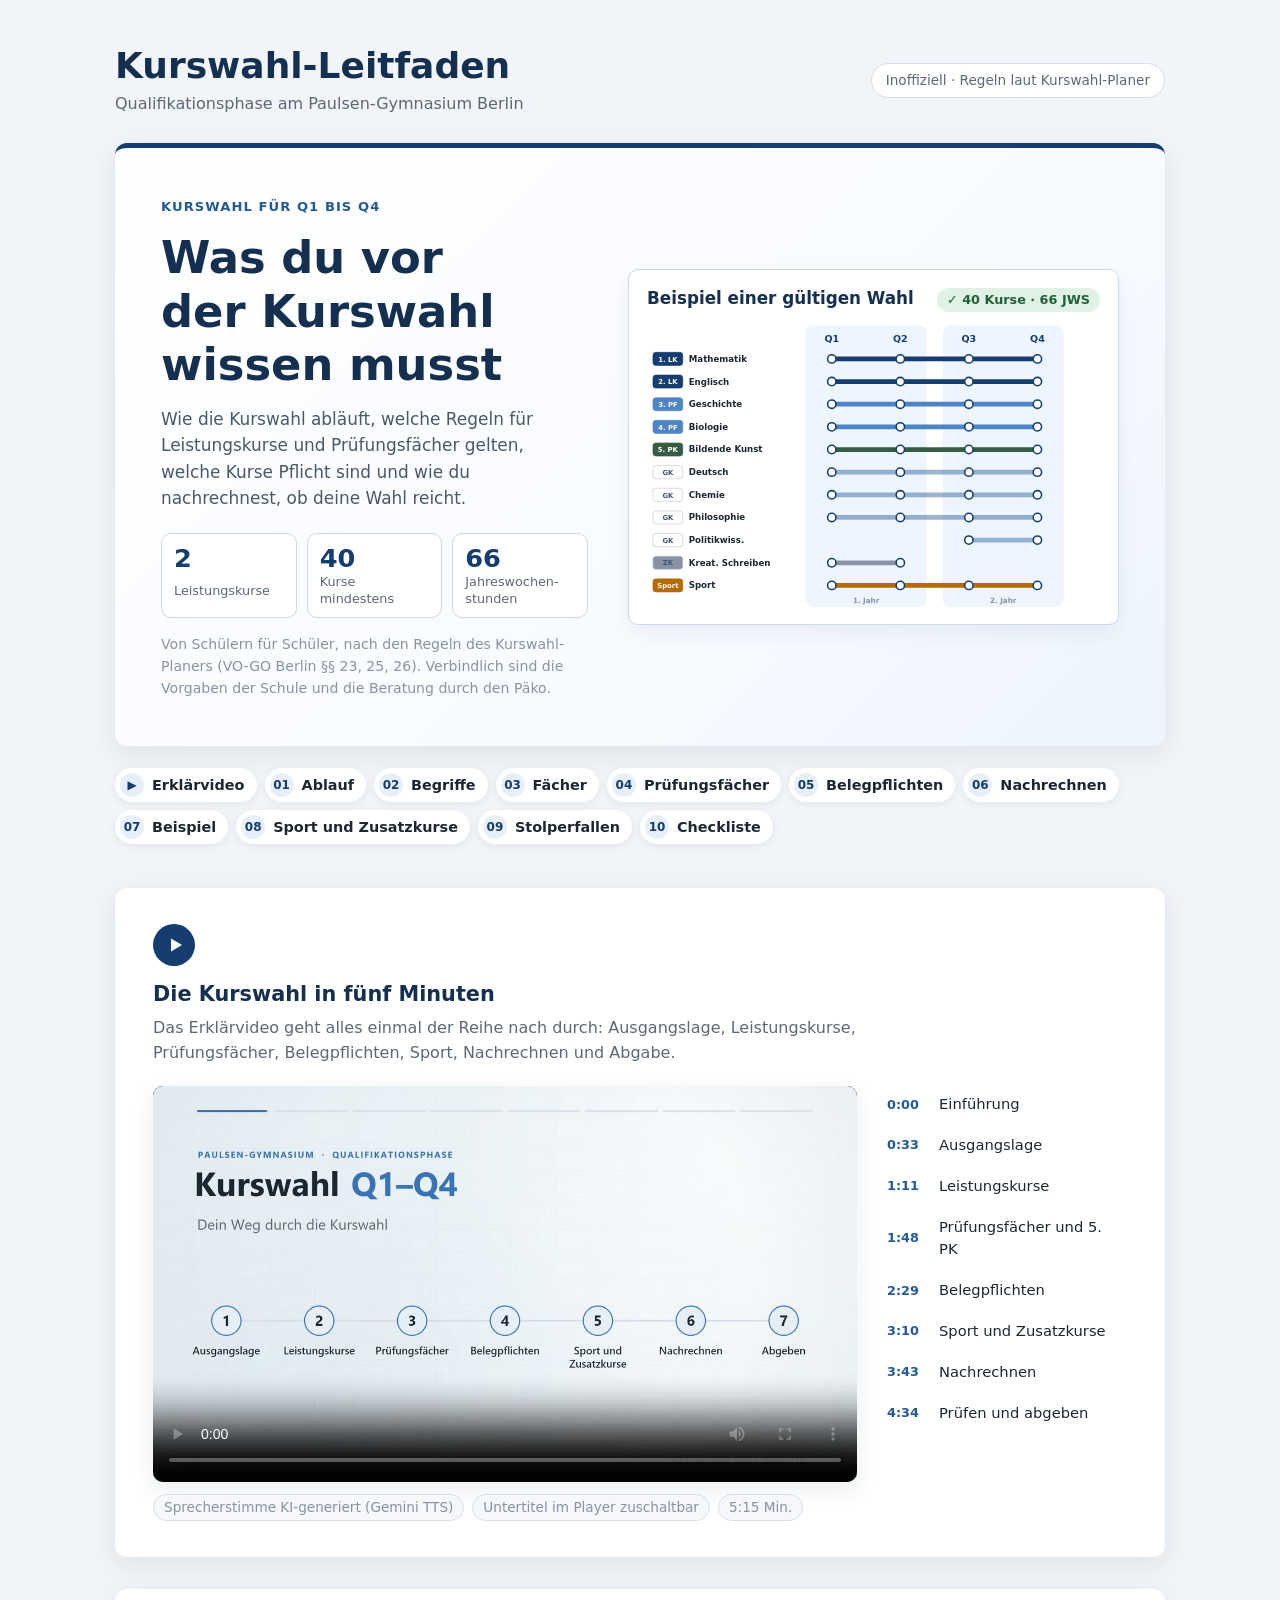
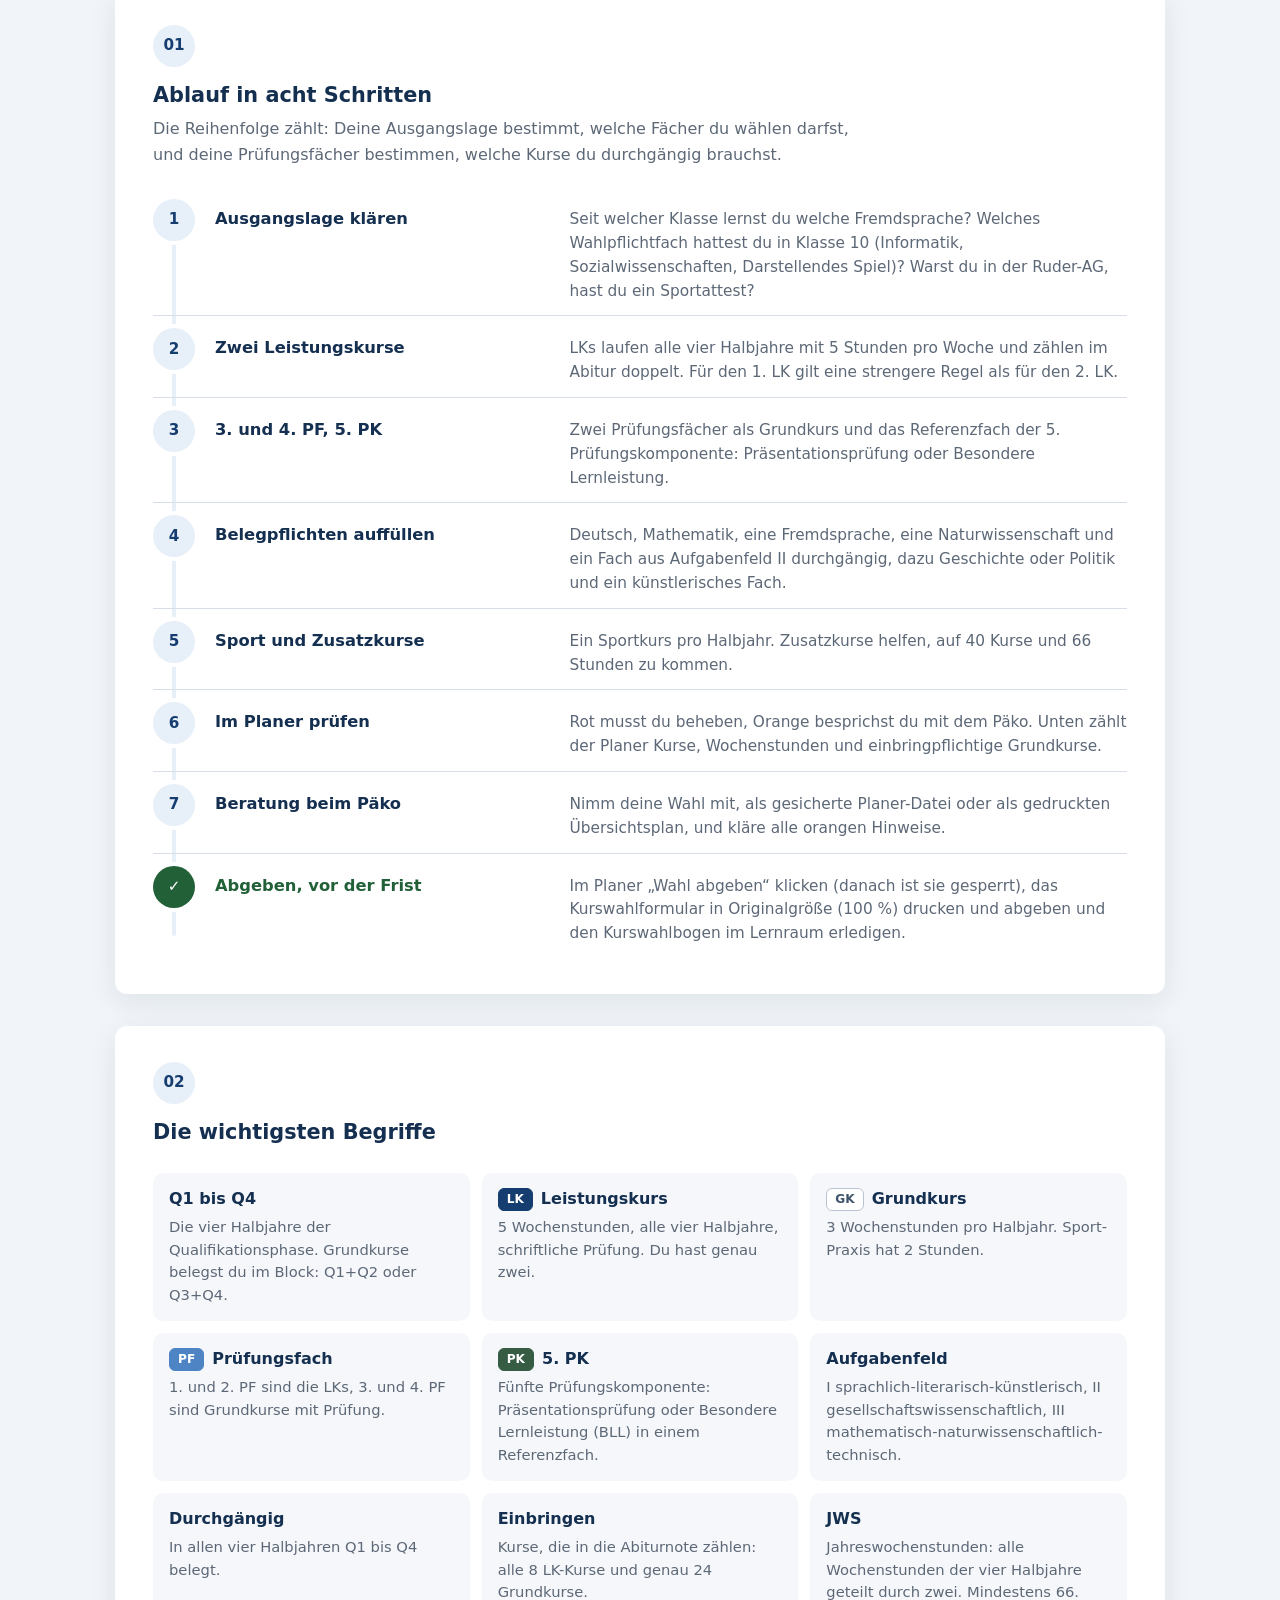
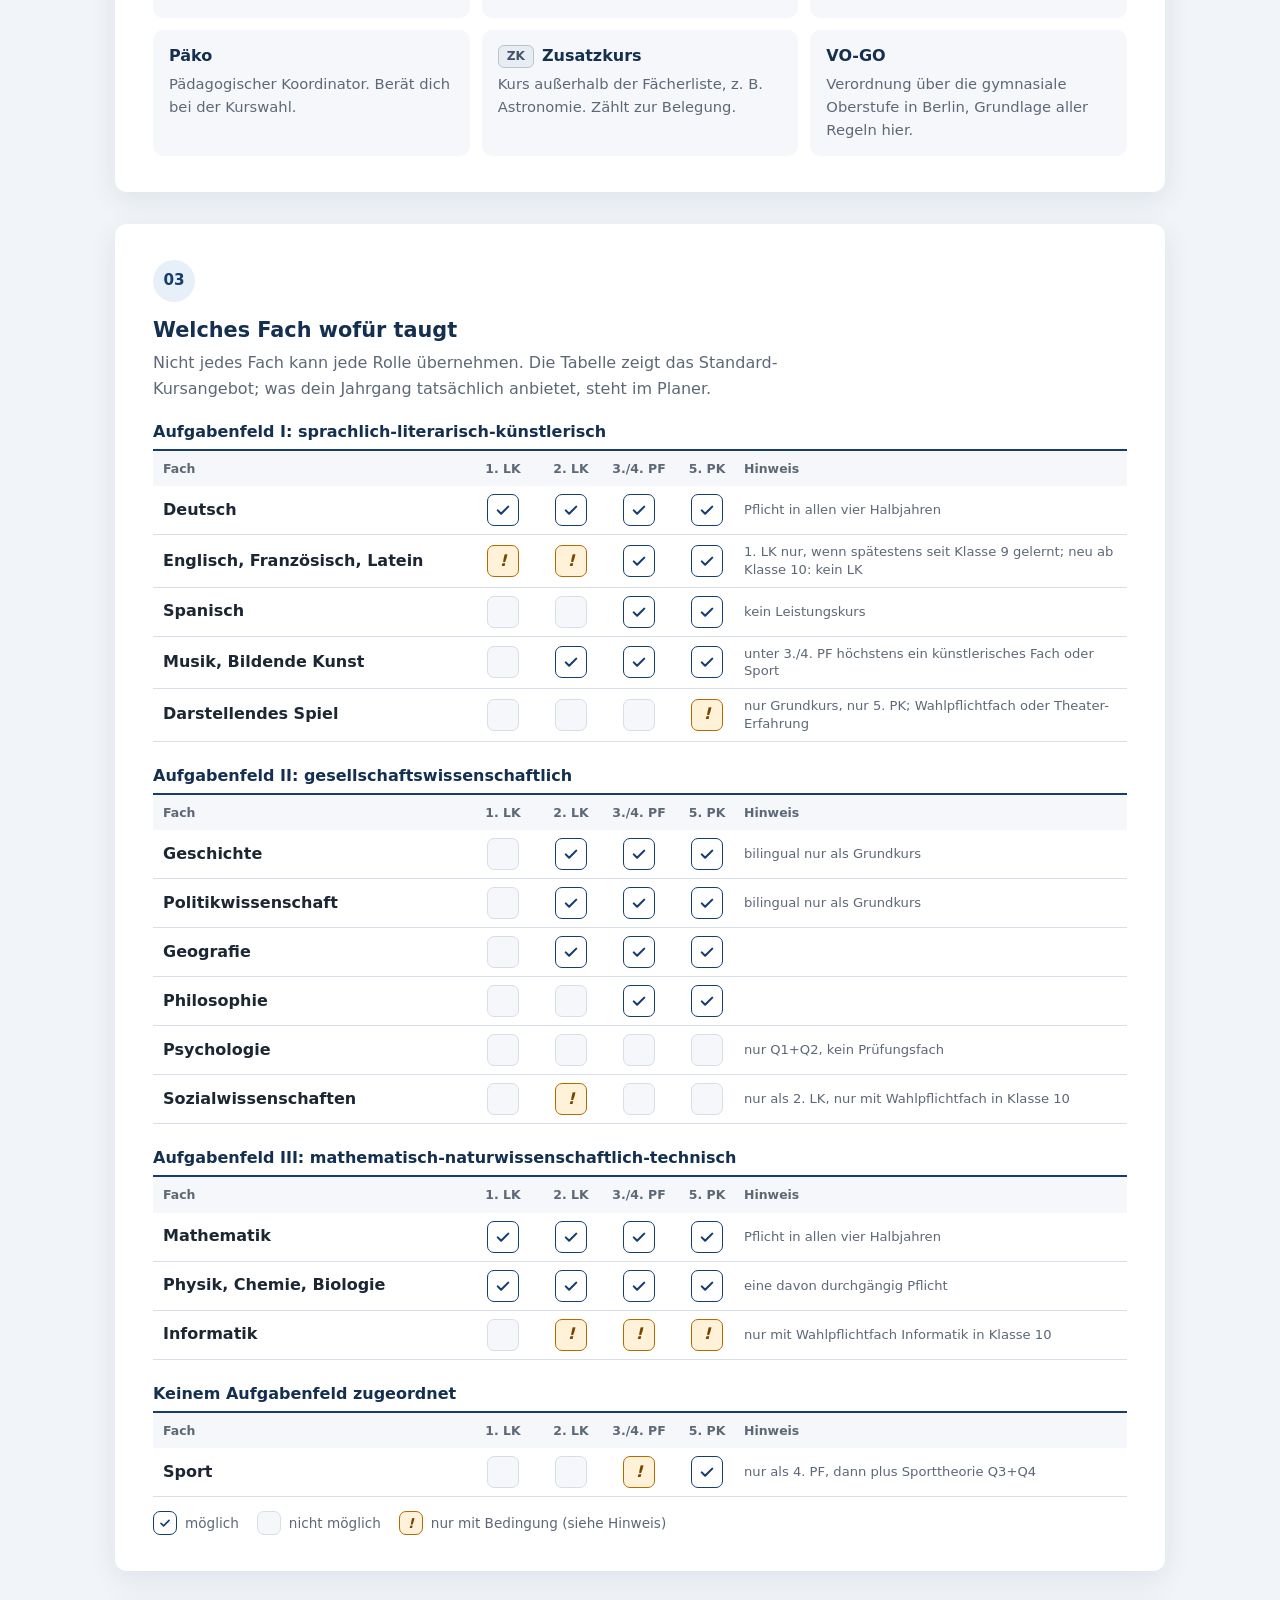
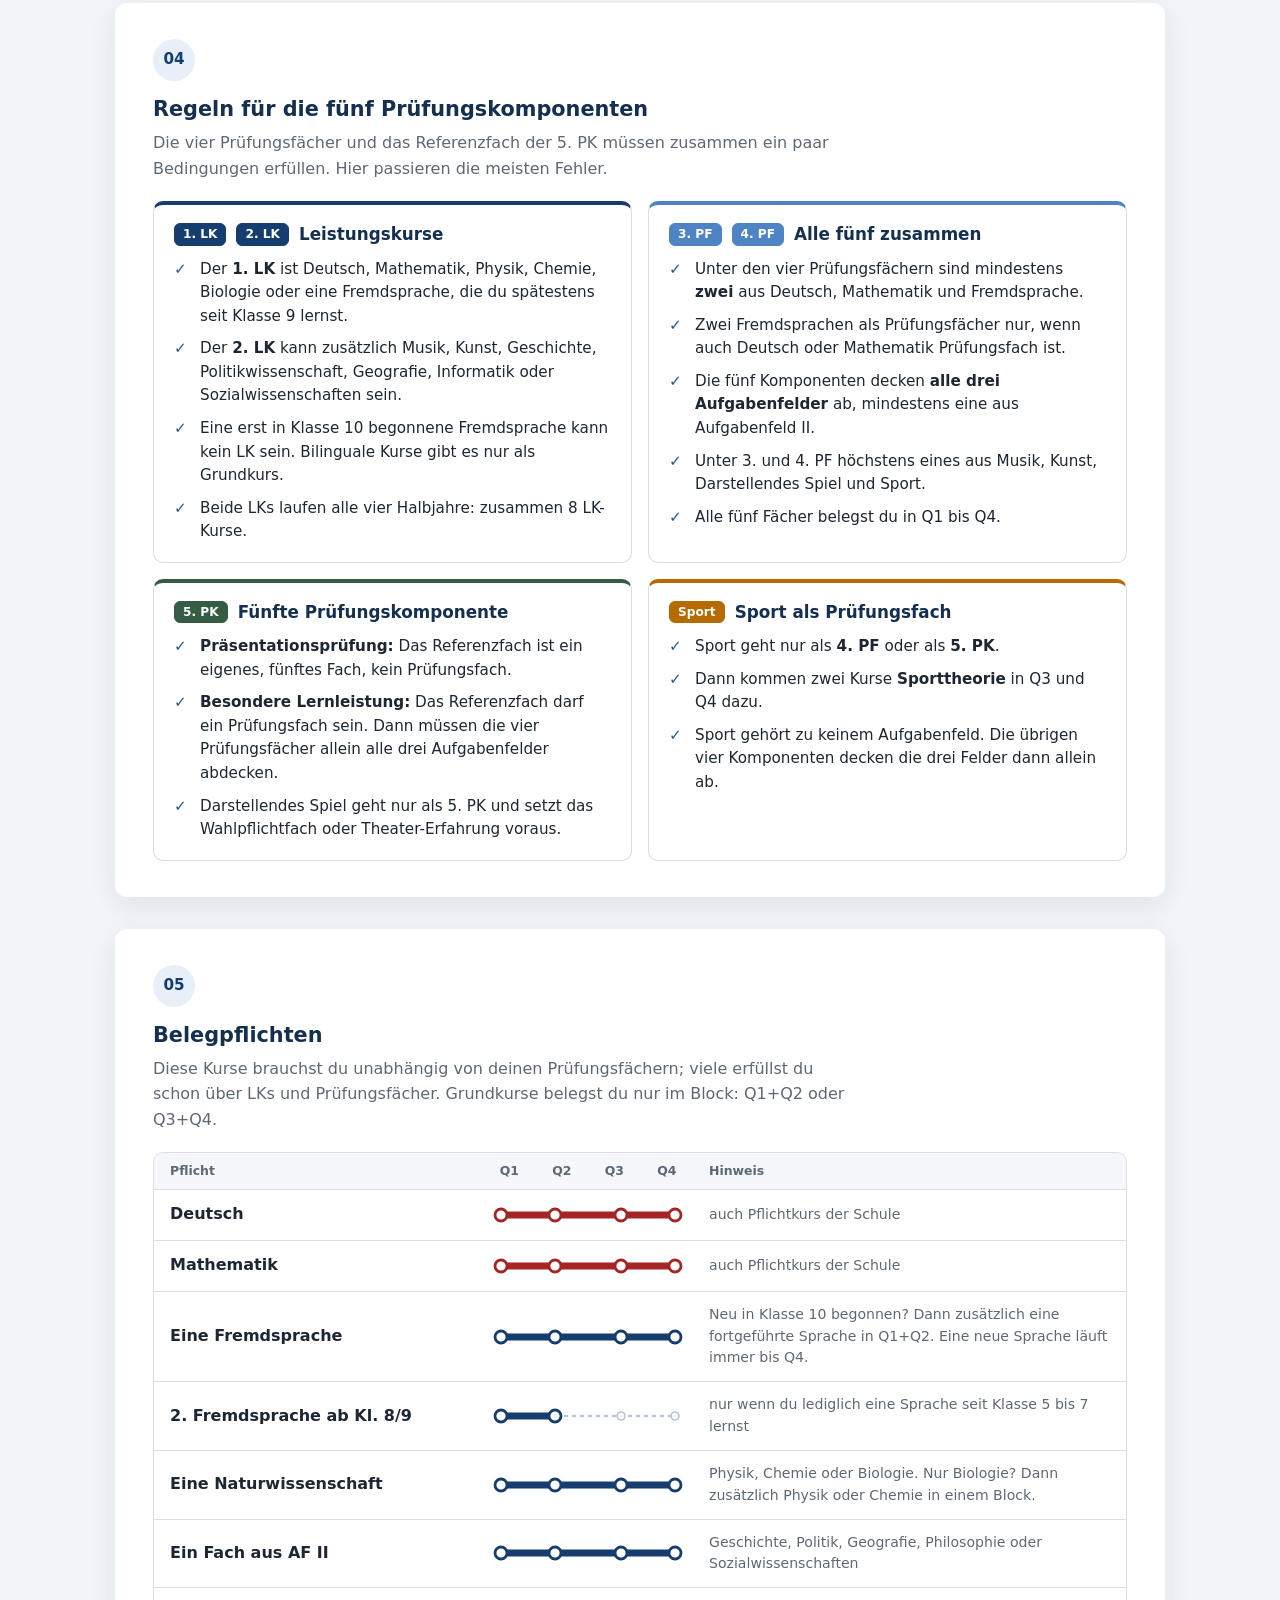
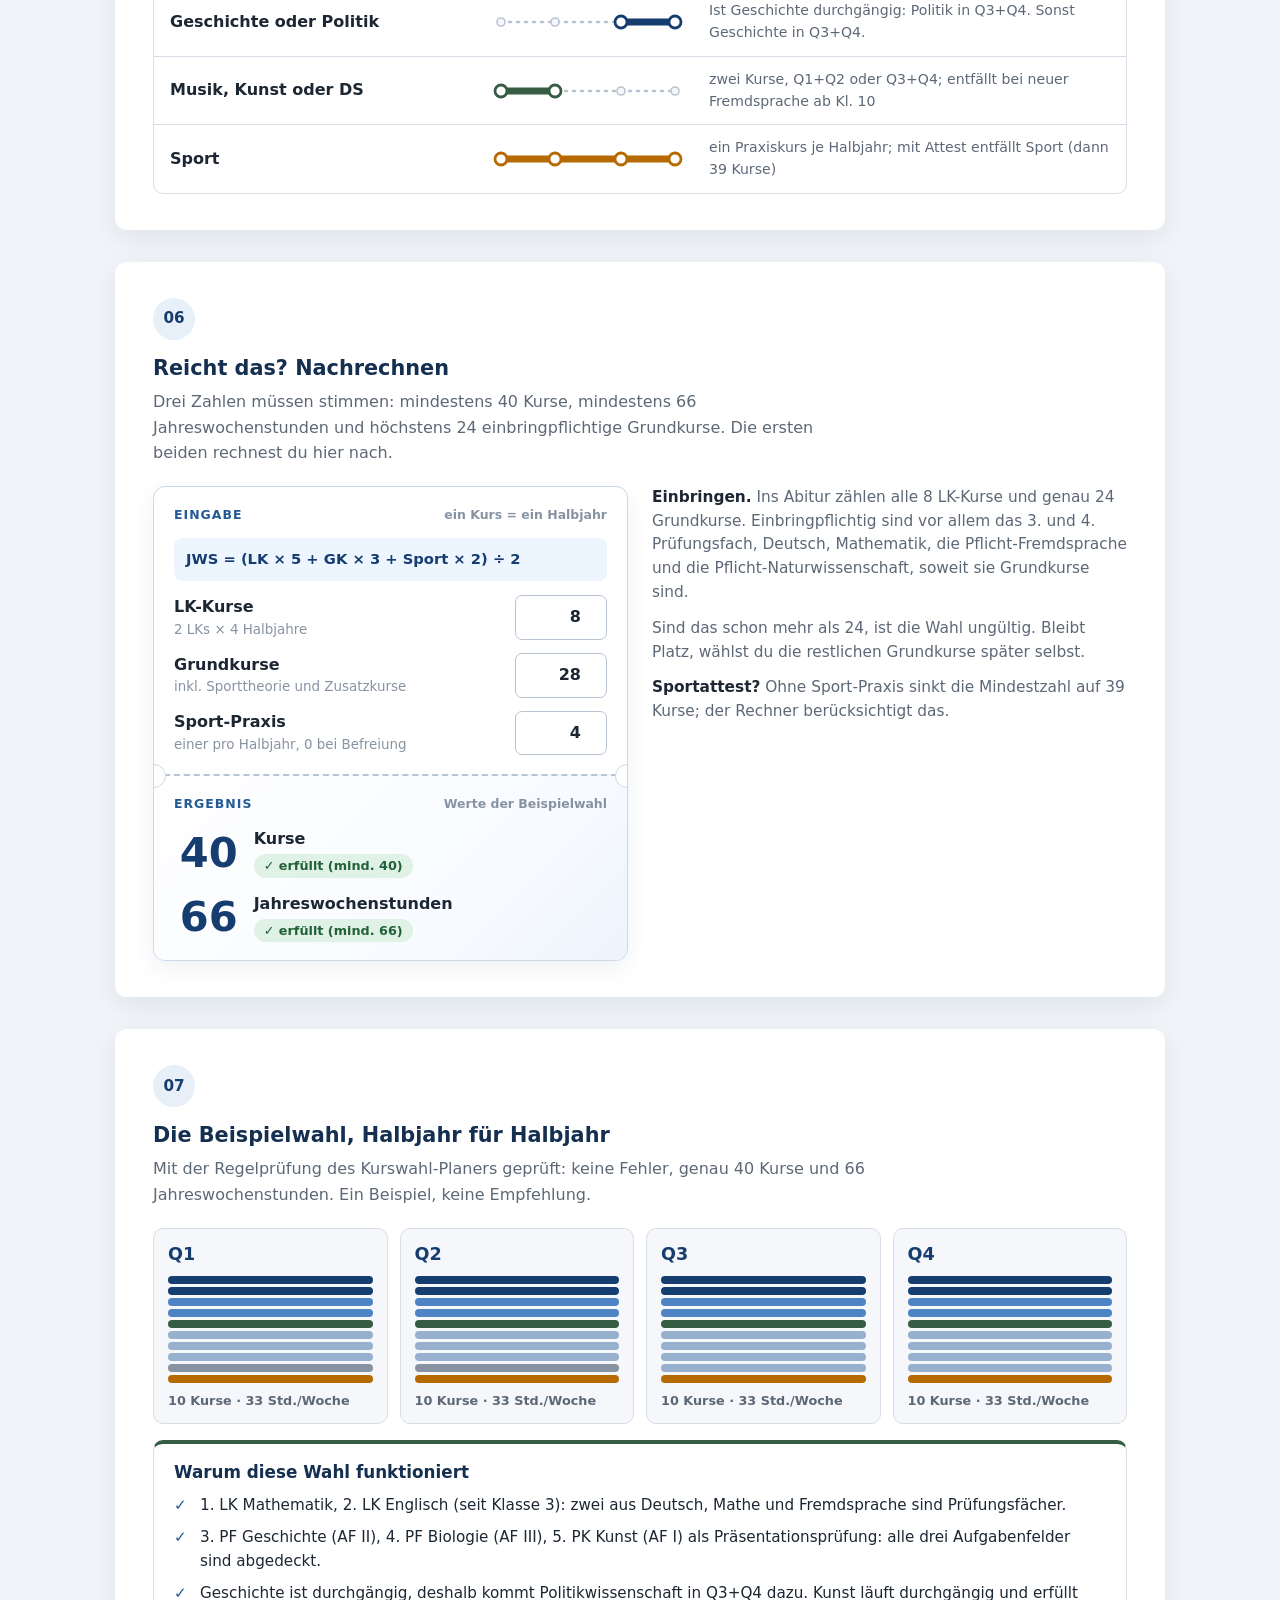
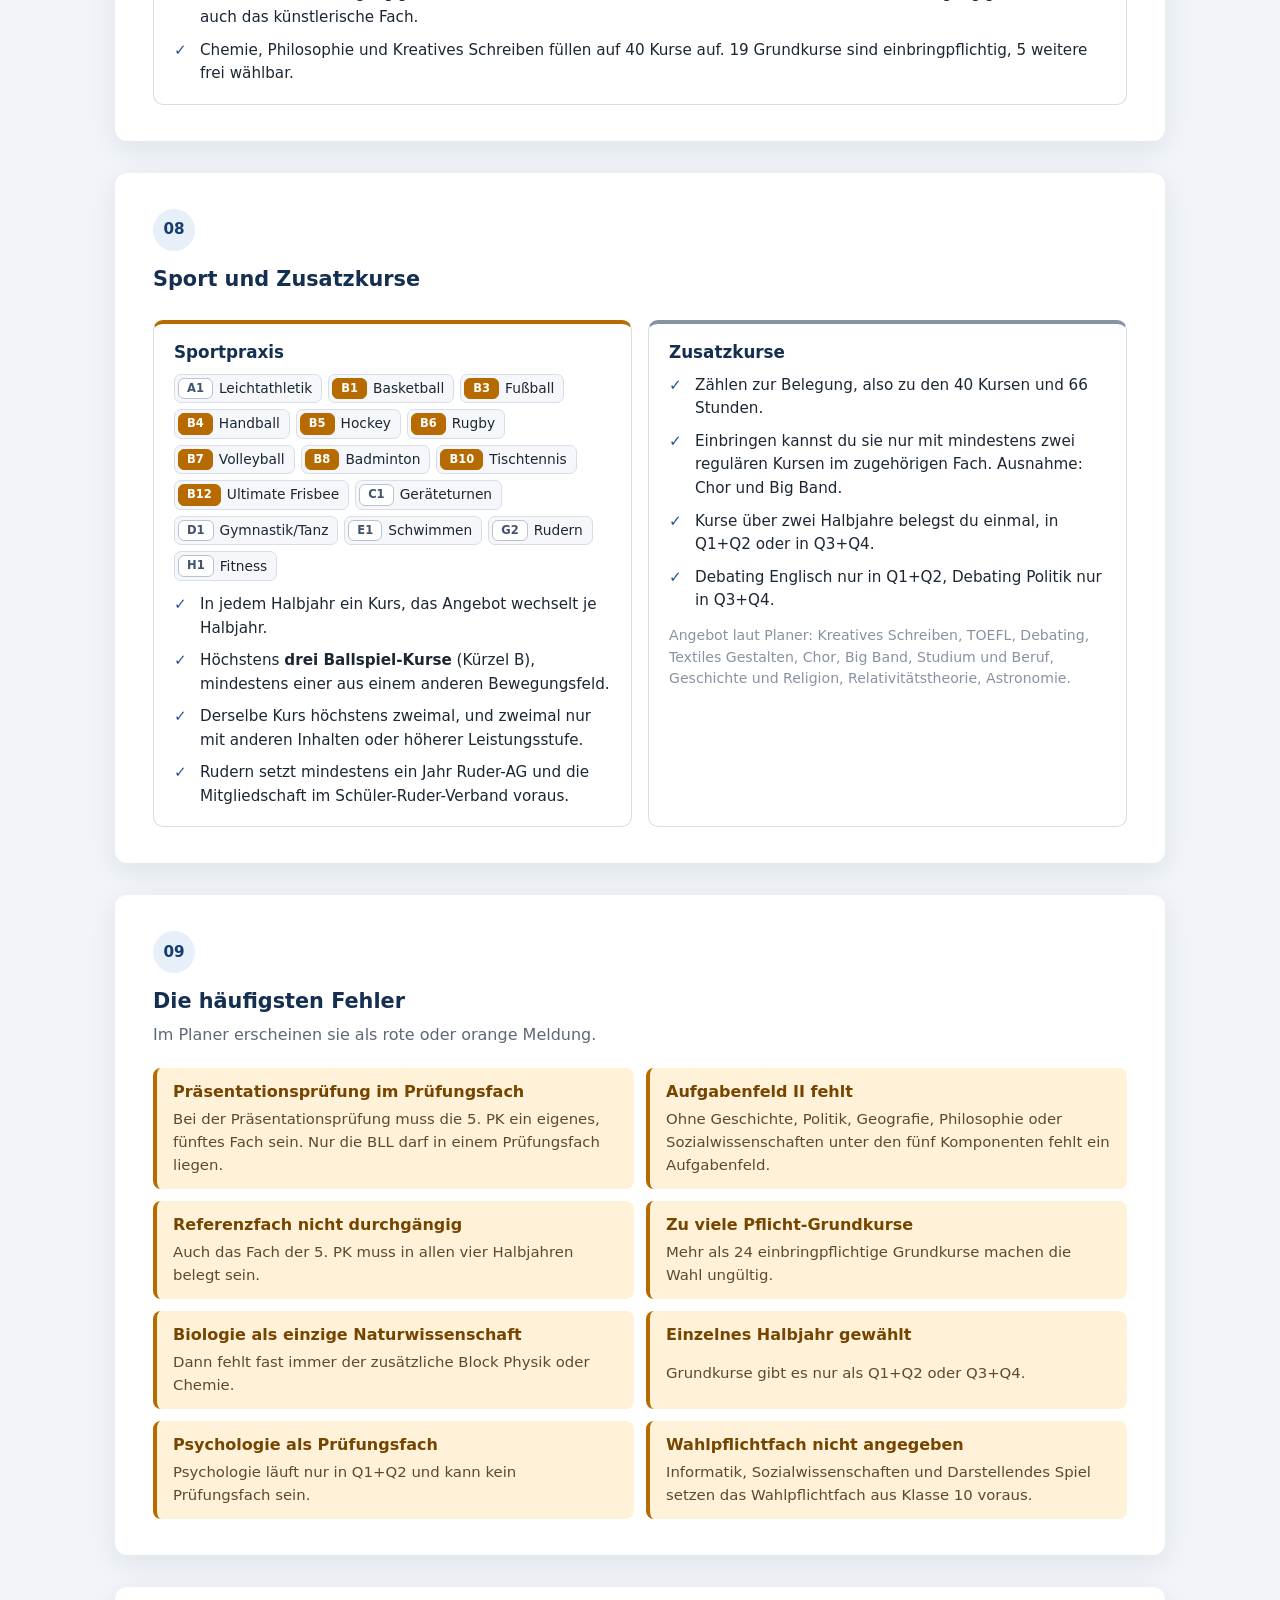
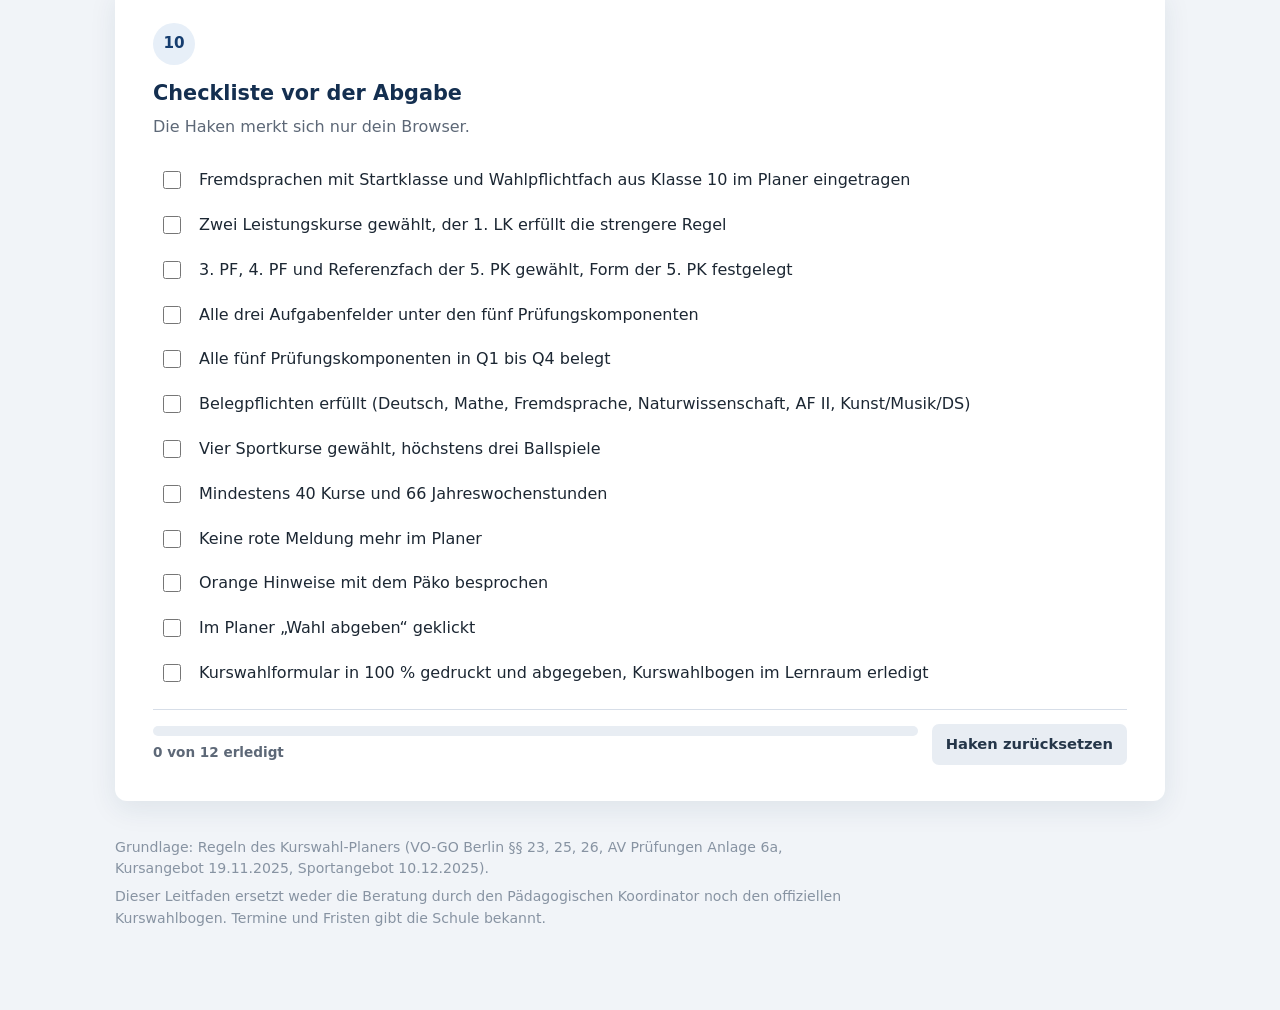
==== hilfe/index.html @ 8a908cac "Hilfeseite und Erklärvideo zur Kurswahl (vorerst separat) Neuer Ordner hilfe/, nicht im Planer verli" ====
<!doctype html>
<html lang="de">
<head>
<meta charset="utf-8">
<meta name="viewport" content="width=device-width, initial-scale=1, viewport-fit=cover">
<title>Kurswahl Q1–Q4</title>
<meta name="claude:viewport-fit-sides" content="cover">
<style>
/* Layout: im Design des Kurswahl-Planers (helle Fläche, weiße Karten mit weichem Schatten, Navy als Leitfarbe).
   Bewusst nur hell wie das Tool selbst. Leitmotiv: Fächer als Linien über die Halbjahre Q1 bis Q4. */
:root{
  color-scheme:light;
  --blue:#153d6f; --blue2:#235a96; --blue3:#4f84c4; --head:#142f50;
  --bg:#f1f4f8; --paper:#ffffff; --paper-2:#f5f7fa; --paper-3:#e8edf3;
  --ink:#1c2733; --ink-2:#5d6877; --ink-3:#8793a2;
  --line:#d7dee8; --line-strong:#b9c4d2;
  --blue-soft:#edf5ff; --blue-tint:#e7eff8;
  --bll:#365d44; --bll-soft:#edf6f0; --bll-line:#c8d9cd;
  --orange:#764500; --orange-soft:#fff2d9; --orange-line:#b66a00;
  --red:#a52424; --red-soft:#fae7e7;
  --green:#226038; --green-soft:#dff2e5;
  --grey:#8793a2;
  --shadow:0 8px 28px #19365316;
  --font:system-ui,-apple-system,"Segoe UI",Roboto,sans-serif;
}
*{box-sizing:border-box}
html{scroll-behavior:smooth}
body{background:var(--bg);color:var(--ink);font-family:var(--font);font-size:16px;line-height:1.55;
  padding-left:max(16px, env(safe-area-inset-left, 0px));padding-right:max(16px, env(safe-area-inset-right, 0px));padding-block:0 72px}
h1,h2,h3{color:var(--head);line-height:1.2;margin:0;text-wrap:balance}
p{margin:0}
a{color:var(--blue)}
:focus-visible{outline:3px solid #2b70b96b;outline-offset:2px;border-radius:4px}
.wrap{max-width:1050px;margin:0 auto}
.eyebrow{display:inline-block;color:var(--blue2);font-size:.82rem;font-weight:800;letter-spacing:.08em;text-transform:uppercase}

/* Rollen-Chip wie im Planer */
.rchip{display:inline-block;border:1px solid var(--blue);background:var(--blue);color:#fff;border-radius:6px;padding:2px 8px;font-size:.76rem;font-weight:650;line-height:1.35;white-space:nowrap}
.rchip.pf{background:var(--blue3);border-color:var(--blue3)}
.rchip.pk{background:var(--bll);border-color:var(--bll)}
.rchip.sp{background:var(--orange-line);border-color:var(--orange-line)}
.rchip.gk{background:#fff;border-color:var(--line-strong);color:#40546b}
.rchip.zk{background:var(--paper-3);border-color:var(--line-strong);color:#40546b}

/* ---------- Kopf ---------- */
.top{display:flex;justify-content:space-between;align-items:center;gap:20px;padding-block:36px 26px;flex-wrap:wrap}
.top h1{font-size:clamp(1.65rem,4vw,2.25rem);margin-bottom:5px}
.subtitle{color:var(--ink-2)}
.top .tag{font-size:.85rem;color:var(--ink-2);background:var(--paper);border:1px solid var(--line);border-radius:999px;padding:6px 14px}

.card{background:var(--paper);border-radius:12px;box-shadow:var(--shadow)}
.hero-card{display:grid;grid-template-columns:minmax(0,1fr) minmax(0,1.15fr);gap:clamp(24px,4vw,40px);align-items:center;padding:clamp(24px,5vw,46px);border-top:5px solid var(--blue);background:linear-gradient(135deg,#fff 0%,#f7faff 68%,#edf4fc 100%)}
.hero-copy h2{margin:12px 0 14px;font-size:clamp(1.9rem,4.4vw,2.8rem)}
.hero-copy>p{color:#49596a;font-size:1.06rem;max-width:56ch}
.hero-copy .disclaimer{margin-top:16px;font-size:.88rem;color:var(--ink-3);max-width:56ch}
.facts{display:grid;grid-template-columns:repeat(3,minmax(0,1fr));gap:10px;margin-top:22px}
.fact{background:var(--paper);border:1px solid #cbd8e7;border-radius:10px;padding:10px 12px;display:grid;gap:2px}
.fact b{font-size:1.6rem;font-weight:850;color:var(--blue);font-variant-numeric:tabular-nums;line-height:1.1}
.fact span{font-size:.8rem;color:var(--ink-2);line-height:1.3}

.map{margin:0;padding:18px 18px 10px;border:1px solid #cbd8e7;border-radius:10px;background:#fff;box-shadow:0 8px 22px #19365310;min-width:0}
.map-head{display:flex;justify-content:space-between;align-items:baseline;gap:10px;flex-wrap:wrap;margin-bottom:4px}
.map-head h3{font-size:1.05rem}
.map-head span{font-size:.8rem;font-weight:650;color:var(--green);background:var(--green-soft);border-radius:999px;padding:2px 10px}
.map-scroll{overflow-x:auto}
.map svg{display:block;width:100%;min-width:440px;height:auto}
.ln{fill:none;stroke-width:8;stroke-linecap:round}
.st{fill:#fff;stroke:var(--blue);stroke-width:2.6;transform-box:fill-box;transform-origin:center}
@media (prefers-reduced-motion: no-preference){
  .ln{stroke-dasharray:1;stroke-dashoffset:1;animation:draw .9s cubic-bezier(.6,.05,.2,1) forwards;animation-delay:calc(var(--i) * 80ms + 200ms)}
  .st{animation:pop .3s ease-out backwards;animation-delay:calc(var(--i) * 80ms + 650ms)}
  @keyframes draw{to{stroke-dashoffset:0}}
  @keyframes pop{from{transform:scale(0)}}
}

.toc{display:flex;flex-wrap:wrap;gap:8px;margin-top:22px}
.toc a{display:inline-flex;align-items:center;gap:8px;padding:5px 12px 5px 5px;border-radius:999px;background:var(--paper);box-shadow:0 2px 8px #19365312;color:var(--ink);text-decoration:none;font-size:.9rem;font-weight:600}
.toc a:hover{color:var(--blue)}
.toc a i{width:24px;height:24px;border-radius:50%;display:grid;place-items:center;font-style:normal;font-size:.75rem;font-weight:850;background:var(--blue-tint);color:var(--blue)}

/* ---------- Blöcke wie im Planer ---------- */
main{margin-top:clamp(28px,5vw,44px);display:grid;gap:clamp(22px,3vw,32px)}
section.block{background:var(--paper);border-radius:12px;box-shadow:var(--shadow);scroll-margin-top:16px}
.block-head{padding:clamp(24px,4vw,36px) clamp(20px,4vw,38px) 8px}
.num{display:grid;place-items:center;width:42px;height:42px;margin-bottom:16px;border-radius:50%;background:var(--blue-tint);color:var(--blue);font-weight:850;font-size:.95rem}
.block-head h2{font-size:1.3rem;margin-bottom:8px}
.block-head .hint{color:var(--ink-2);max-width:70ch;line-height:1.6}
.block-body{padding:12px clamp(20px,4vw,38px) clamp(24px,4vw,36px)}
@media (max-width:560px){.block-body{padding-left:14px;padding-right:14px}}

/* Route */
.route{list-style:none;margin:0;padding:0;position:relative;counter-reset:s}
.route::before{content:"";position:absolute;left:19px;top:22px;bottom:22px;width:4px;border-radius:2px;background:var(--blue-tint)}
.route li{counter-increment:s;position:relative;display:grid;grid-template-columns:42px minmax(0,.9fr) minmax(0,1.5fr);gap:4px 20px;padding-block:12px;align-items:start}
.route li::before{content:counter(s);width:42px;height:42px;border-radius:50%;background:var(--blue-tint);color:var(--blue);display:grid;place-items:center;font-weight:850;font-size:.95rem;position:relative;z-index:1;box-shadow:0 0 0 4px var(--paper)}
.route li h3{font-size:1.02rem;font-weight:750;padding-top:10px}
.route li p{color:var(--ink-2);padding-top:9px;font-size:.96rem}
.route li.goal::before{content:"✓";background:var(--green);color:#fff}
.route li.goal h3{color:var(--green)}
.route li + li{border-top:1px solid var(--line)}

/* Begriffe */
.terms{display:grid;grid-template-columns:repeat(3,minmax(0,1fr));gap:12px;margin:0}
.terms div{background:var(--paper-2);border-radius:10px;padding:14px 16px;display:grid;gap:4px;align-content:start}
.terms dt{font-weight:750;color:var(--head);display:flex;align-items:center;gap:8px}
.terms dd{margin:0;color:var(--ink-2);font-size:.92rem}

/* Fächertabelle wie im Planer */
.af+.af{margin-top:24px}
.af-title{padding:0 0 8px;border-bottom:2px solid var(--blue)}
.af-title h3{font-size:1rem;font-weight:750}
.colhead,.frow{display:grid;grid-template-columns:minmax(150px,1.3fr) repeat(4,62px) minmax(0,1.6fr);gap:6px;align-items:center;padding:8px 10px}
.colhead{color:var(--ink-2);font-size:.78rem;font-weight:700;background:var(--paper-2)}
.colhead>span:nth-child(n+2):nth-child(-n+5){text-align:center}
.frow{border-bottom:1px solid var(--line)}
.frow b{font-weight:650}
.frow small{color:var(--ink-2);font-size:.82rem;line-height:1.35}
.qbox{width:32px;height:32px;margin:0 auto;border:1.5px solid var(--line-strong);border-radius:7px;background:#fff;display:grid;place-items:center}
.qbox svg{width:18px;height:18px;fill:none;stroke-width:2.8;stroke-linecap:round;stroke-linejoin:round}
.qbox.y{border-color:var(--blue)}
.qbox.y svg{stroke:var(--blue)}
.qbox.n{background:var(--paper-2);border-color:var(--line)}
.qbox.p{border-color:var(--orange-line);background:var(--orange-soft);color:var(--orange);font-weight:900}
.key{display:flex;gap:18px;flex-wrap:wrap;margin-top:14px;font-size:.85rem;color:var(--ink-2)}
.key span{display:inline-flex;align-items:center;gap:8px}
.key .qbox{width:24px;height:24px;margin:0}
.key .qbox svg{width:14px;height:14px}
@media (max-width:720px){
  .colhead{display:none}
  .frow{grid-template-columns:repeat(4,1fr);grid-template-areas:"s s s s" ". . . ." "n n n n"}
  .frow b{grid-area:s}.frow small{grid-area:n}
  .frow .qbox::after{content:attr(data-l);position:absolute;transform:translateY(26px);font-size:10px;color:var(--ink-3);white-space:nowrap}
  .frow .qbox{position:relative;margin-bottom:12px}
}

/* Regel-Kästen */
.panels{display:grid;grid-template-columns:repeat(2,minmax(0,1fr));gap:16px}
.panel{border:1px solid var(--line);border-radius:10px;padding:18px 20px;display:grid;gap:12px;align-content:start;min-width:0}
.panel.lk{border-top:4px solid var(--blue)}
.panel.pf{border-top:4px solid var(--blue3)}
.panel.pk{border-top:4px solid var(--bll)}
.panel.sp{border-top:4px solid var(--orange-line)}
.panel.zk{border-top:4px solid var(--grey)}
.panel h3{font-size:1.05rem;display:flex;align-items:center;gap:10px}
.check-list{margin:0;padding:0;list-style:none;display:grid;gap:9px}
.check-list li{position:relative;padding-left:26px;font-size:.95rem}
.check-list li::before{content:'✓';position:absolute;left:0;color:var(--blue2);font-weight:900}
.check-list small{display:block;color:var(--ink-3);font-size:.86rem}

/* Belegpflichten */
.duty{border:1px solid var(--line);border-radius:10px;overflow:hidden}
.duty-row{display:grid;grid-template-columns:minmax(0,1fr) 210px minmax(0,1.35fr);gap:16px;align-items:center;padding:12px 16px;border-top:1px solid var(--line)}
.duty-row:first-child{border-top:0}
.duty-row.head{background:var(--paper-2);color:var(--ink-2);font-size:.78rem;font-weight:700;padding-block:8px}
.duty-row.head .qs{display:grid;grid-template-columns:repeat(4,1fr);text-align:center}
.duty-row b{font-weight:650}
.duty-row small{color:var(--ink-2);font-size:.88rem}
.duty svg{width:210px;height:26px;display:block}

/* Rechner */
.calc{display:grid;grid-template-columns:minmax(0,1fr) minmax(0,1fr);gap:24px;align-items:start}
.ticket{border:1px solid #cbd8e7;border-radius:12px;background:#fff;box-shadow:0 8px 22px #19365310;overflow:hidden}
.ticket-part{padding:18px 20px;display:grid;gap:14px}
.ticket-part + .ticket-part{border-top:2px dashed var(--line-strong);position:relative;background:linear-gradient(135deg,#fff 0%,#f7faff 70%,#edf4fc 100%)}
.ticket-part + .ticket-part::before,.ticket-part + .ticket-part::after{content:"";position:absolute;top:-12px;width:22px;height:22px;border-radius:50%;background:var(--paper);border:1px solid #cbd8e7}
.ticket-part + .ticket-part::before{left:-12px}
.ticket-part + .ticket-part::after{right:-12px}
.ticket-title{display:flex;justify-content:space-between;gap:10px;font-size:.78rem;font-weight:800;letter-spacing:.08em;text-transform:uppercase;color:var(--blue2)}
.ticket-title span:last-child{color:var(--ink-3);font-weight:600;letter-spacing:0;text-transform:none}
.formula{font-size:.92rem;font-weight:650;background:var(--blue-soft);color:var(--blue);border-radius:8px;padding:10px 12px;overflow-x:auto;white-space:nowrap}
.inputs{display:grid;gap:12px}
.inputs label{display:grid;grid-template-columns:minmax(0,1fr) 92px;gap:12px;align-items:center}
.inputs label span{font-weight:650}
.inputs label small{display:block;font-weight:400;color:var(--ink-3);font-size:.84rem}
.inputs input{width:100%;border:1px solid var(--line-strong);border-radius:7px;padding:9px 10px;background:#fff;color:var(--ink);font:inherit;font-weight:700;font-variant-numeric:tabular-nums;text-align:right}
.inputs input:focus{outline:3px solid #2b70b92d;border-color:var(--blue2)}
.stamp{display:grid;grid-template-columns:auto minmax(0,1fr);gap:2px 16px;align-items:center}
.stamp b{grid-row:span 2;font-size:2.6rem;font-weight:850;color:var(--blue);line-height:1;font-variant-numeric:tabular-nums;min-width:2.2ch;text-align:right}
.stamp .lbl{font-weight:650}
.st8{justify-self:start;font-size:.8rem;font-weight:700;padding:2px 10px;border-radius:999px}
.st8.ok{background:var(--green-soft);color:var(--green)}
.st8.bad{background:var(--red-soft);color:var(--red)}
.side-note{display:grid;gap:12px;color:var(--ink-2);font-size:.96rem}
.side-note b{color:var(--ink)}

/* Beispiel */
.halves{display:grid;grid-template-columns:repeat(4,minmax(0,1fr));gap:12px}
.half{border:1px solid var(--line);border-radius:10px;padding:12px 14px;display:grid;gap:8px;background:var(--paper-2)}
.half .q{font-weight:850;color:var(--blue);font-size:1.1rem}
.half .bars{display:grid;gap:3px}
.half .bars i{height:8px;border-radius:4px;background:var(--c)}
.half .sum{font-size:.8rem;color:var(--ink-2);font-weight:600}
.why{margin-top:16px}

/* Sport */
.sports{display:flex;flex-wrap:wrap;gap:6px}
.sports span{display:inline-flex;align-items:center;gap:6px;padding:3px 9px 3px 3px;border-radius:7px;background:var(--paper-2);border:1px solid var(--line);font-size:.86rem}
.sports .rchip{font-size:.72rem;min-width:2.7em;text-align:center}

/* Stolperfallen wie Hinweise im Planer */
.alerts{display:grid;grid-template-columns:repeat(2,minmax(0,1fr));gap:12px}
.alert{background:var(--orange-soft);border-left:4px solid var(--orange-line);border-radius:8px;padding:12px 16px;display:grid;gap:3px}
.alert b{color:var(--orange)}
.alert span{color:#5b4a2f;font-size:.93rem}

/* Checkliste */
.checks{display:grid;gap:2px}
.checks label{display:grid;grid-template-columns:24px minmax(0,1fr);gap:12px;align-items:start;padding:9px 10px;border-radius:8px;cursor:pointer}
.checks label:hover{background:var(--blue-soft)}
.checks input{width:18px;height:18px;margin:3px 0 0;accent-color:var(--blue)}
.checks input:checked + span{color:var(--ink-3);text-decoration:line-through;text-decoration-color:var(--line-strong)}
.check-foot{display:flex;justify-content:space-between;align-items:center;gap:14px;flex-wrap:wrap;margin-top:14px;padding-top:14px;border-top:1px solid var(--line)}
.meter{flex:1 1 240px;display:grid;gap:6px}
.meter-bar{height:10px;border-radius:5px;background:var(--paper-3);overflow:hidden}
.meter-bar i{display:block;height:100%;width:0;background:var(--green);transition:width .3s}
.meter span{font-size:.85rem;color:var(--ink-2);font-weight:600}
.btn{font:inherit;font-weight:650;font-size:.92rem;background:#e8edf3;color:#253649;border:0;border-radius:7px;padding:9px 14px;cursor:pointer}
.btn:hover{background:var(--blue);color:#fff}

/* Erklärvideo */
.num.play{background:var(--blue);color:#fff}
.num.play svg{width:16px;height:16px;margin-left:3px;fill:currentColor}
.video-wrap{display:grid;grid-template-columns:minmax(0,1fr) 250px;gap:20px;align-items:start}
.video-frame{border-radius:10px;overflow:hidden;background:var(--head);box-shadow:0 8px 22px #19365318;aspect-ratio:16/9;max-width:100%}
.video-frame video{display:block;width:100%;height:100%;background:var(--head)}
.chapters{list-style:none;margin:0;padding:0;display:grid;gap:4px}
.chapters button{width:100%;display:grid;grid-template-columns:44px minmax(0,1fr);gap:8px;align-items:center;text-align:left;font:inherit;font-size:.92rem;color:var(--ink);background:none;border:0;border-radius:8px;padding:7px 10px;cursor:pointer}
.chapters button:hover{background:var(--blue-soft)}
.chapters button.on{background:var(--blue-tint);color:var(--blue);font-weight:700}
.chapters time{font-size:.8rem;font-weight:700;color:var(--blue2);font-variant-numeric:tabular-nums}
.video-note{margin-top:12px;font-size:.85rem;color:var(--ink-3);display:flex;gap:8px;align-items:center;flex-wrap:wrap}
.video-note span{background:var(--paper-2);border:1px solid var(--line);border-radius:999px;padding:2px 10px}
@media (max-width:860px){.video-wrap{grid-template-columns:minmax(0,1fr)}.chapters{grid-template-columns:repeat(2,minmax(0,1fr))}}
@media (max-width:420px){.chapters{grid-template-columns:minmax(0,1fr)}}

footer{margin-top:36px;color:var(--ink-3);font-size:.88rem;display:grid;gap:6px;max-width:84ch}

@media (prefers-reduced-motion: reduce){html{scroll-behavior:auto}*{transition:none!important}}
@media (max-width:860px){
  .hero-card,.calc,.panels{grid-template-columns:minmax(0,1fr)}
  .terms,.alerts{grid-template-columns:repeat(2,minmax(0,1fr))}
  .route li{grid-template-columns:42px minmax(0,1fr)}
  .route li p{grid-column:2;padding-top:0}
  .duty-row{grid-template-columns:minmax(0,1fr) 190px}
  .duty-row small{grid-column:1 / -1}
  .duty svg{width:190px}
  .duty-row.head > :last-child{display:none}
  .halves{grid-template-columns:repeat(2,minmax(0,1fr))}
}
@media (max-width:540px){
  .facts{grid-template-columns:repeat(3,minmax(0,1fr))}
  .terms,.alerts{grid-template-columns:minmax(0,1fr)}
  .duty-row{grid-template-columns:minmax(0,1fr)}
  .duty-row.head{display:none}
  .duty svg{width:100%;max-width:240px}
  .inputs label{grid-template-columns:minmax(0,1fr) 78px}
}
</style>

<div class="wrap">
  <div class="top">
    <div>
      <h1>Kurswahl-Leitfaden</h1>
      <p class="subtitle">Qualifikationsphase am Paulsen-Gymnasium Berlin</p>
    </div>
    <span class="tag">Inoffiziell · Regeln laut Kurswahl-Planer</span>
  </div>

  <header class="card hero-card">
    <div class="hero-copy">
      <span class="eyebrow">Kurswahl für Q1 bis Q4</span>
      <h2>Was du vor der Kurswahl wissen musst</h2>
      <p>Wie die Kurswahl abläuft, welche Regeln für Leistungskurse und Prüfungsfächer gelten, welche Kurse Pflicht sind und wie du nachrechnest, ob deine Wahl reicht.</p>
      <div class="facts" role="list">
        <div class="fact" role="listitem"><b>2</b><span>Leistungs­kurse</span></div>
        <div class="fact" role="listitem"><b>40</b><span>Kurse mindestens</span></div>
        <div class="fact" role="listitem"><b>66</b><span>Jahreswochen­stunden</span></div>
      </div>
      <p class="disclaimer">Von Schülern für Schüler, nach den Regeln des Kurswahl-Planers (VO-GO Berlin §§ 23, 25, 26). Verbindlich sind die Vorgaben der Schule und die Beratung durch den Päko.</p>
    </div>
    <figure class="map">
      <div class="map-head"><h3>Beispiel einer gültigen Wahl</h3><span>✓ 40 Kurse · 66 JWS</span></div>
      <div class="map-scroll"><svg id="netz" viewBox="0 0 760 500" role="img" aria-label="Beispielwahl: jedes Fach als Linie über die Halbjahre Q1 bis Q4"></svg></div>
    </figure>
  </header>

  <nav class="toc" aria-label="Inhalt">
    <a href="#video"><i>▶</i>Erklärvideo</a>
    <a href="#ablauf"><i>01</i>Ablauf</a>
    <a href="#begriffe"><i>02</i>Begriffe</a>
    <a href="#faecher"><i>03</i>Fächer</a>
    <a href="#pruefung"><i>04</i>Prüfungsfächer</a>
    <a href="#pflichten"><i>05</i>Belegpflichten</a>
    <a href="#rechner"><i>06</i>Nachrechnen</a>
    <a href="#beispiel"><i>07</i>Beispiel</a>
    <a href="#sport"><i>08</i>Sport und Zusatzkurse</a>
    <a href="#fallen"><i>09</i>Stolperfallen</a>
    <a href="#checkliste"><i>10</i>Checkliste</a>
  </nav>

  <main>
    <section class="block" id="video">
      <div class="block-head"><div class="num play"><svg viewBox="0 0 16 16" aria-hidden="true"><path d="M3 1.5v13l11-6.5z"/></svg></div><h2>Die Kurswahl in fünf Minuten</h2>
        <p class="hint">Das Erklärvideo geht alles einmal der Reihe nach durch: Ausgangslage, Leistungskurse, Prüfungsfächer, Belegpflichten, Sport, Nachrechnen und Abgabe.</p></div>
      <div class="block-body">
        <div class="video-wrap">
          <div class="video-frame">
            <video id="kw-video" controls preload="metadata" playsinline poster="kurswahl-video-poster.jpg">
              <source src="kurswahl-video.mp4" type="video/mp4">
            </video>
          </div>
          <ol class="chapters" id="chapters" aria-label="Kapitel des Videos"></ol>
        </div>
        <p class="video-note"><span>Sprecherstimme KI-generiert (Gemini TTS)</span><span>Untertitel im Player zuschaltbar</span><span>5:15 Min.</span></p>
      </div>
      <script type="text/vtt" id="kw-vtt">
WEBVTT

00:01.890 --> 00:04.451
Die Kurswahl für die Qualifikationsphase.

00:04.501 --> 00:09.100
Klingt erst mal kompliziert, ist mit dem richtigen Plan aber gut machbar.

00:09.450 --> 00:12.428
Vor dir liegen vier Halbjahre: Q1 bis Q4.

00:12.478 --> 00:18.040
In dieser Zeit sammelst du die Kurse, aus denen später dein Abitur entsteht.

00:18.390 --> 00:25.740
Du wählst zwei Leistungskurse, insgesamt fünf Prüfungskomponenten und mindestens vierzig Kurse.

00:26.090 --> 00:31.600
In diesem Video gehen wir das Schritt für Schritt durch: von deiner Ausgangslage bis zur abgegebenen Wahl.

00:34.290 --> 00:36.467
Schritt eins: deine Ausgangslage.

00:36.517 --> 00:40.380
Sie entscheidet, welche Fächer du überhaupt wählen darfst.

00:40.730 --> 00:45.116
Wichtig sind deine Fremdsprachen, und seit welcher Klasse du sie lernst.

00:45.166 --> 00:52.200
Eine Sprache, die du erst in Klasse zehn begonnen hast, kann kein Leistungskurs sein und läuft bis zum Ende weiter.

00:52.550 --> 00:55.191
Dann dein Wahlpflichtfach aus Klasse zehn.

00:55.241 --> 01:02.240
Informatik, Sozialwissenschaften und Darstellendes Spiel kannst du nur wählen, wenn du sie dort schon hattest.

01:02.590 --> 01:05.512
Und zum Schluss: Warst du in der Ruder-AG?

01:05.562 --> 01:09.900
Oder hast du ein Attest, das dich dauerhaft vom Sport befreit?

01:12.630 --> 01:15.308
Schritt zwei: die beiden Leistungskurse.

01:15.358 --> 01:21.240
Sie laufen alle vier Halbjahre mit fünf Stunden pro Woche und zählen im Abitur doppelt.

01:21.590 --> 01:24.810
Für den ersten Leistungskurs gilt eine strenge Regel.

01:24.860 --> 01:32.400
Er muss Deutsch, Mathematik, eine Naturwissenschaft oder eine Fremdsprache sein, die du spätestens seit Klasse neun lernst.

01:32.750 --> 01:43.540
Beim zweiten Leistungskurs ist mehr möglich: zusätzlich Musik, Kunst, Geschichte, Politikwissenschaft, Geografie, Informatik oder Sozialwissenschaften.

01:43.890 --> 01:46.480
Und bilinguale Kurse gibt es nur als Grundkurs.

01:49.190 --> 01:54.660
Schritt drei: das dritte und vierte Prüfungsfach, und die fünfte Prüfungskomponente.

01:55.010 --> 02:02.280
Unter deinen vier Prüfungsfächern müssen mindestens zwei aus Deutsch, Mathematik und Fremdsprache sein.

02:02.630 --> 02:11.480
Alle fünf Komponenten zusammen decken die drei Aufgabenfelder ab: das sprachliche, das gesellschaftswissenschaftliche und das naturwissenschaftliche.

02:11.830 --> 02:16.360
Und alle fünf belegst du durchgehend, von Q1 bis Q4.

02:16.710 --> 02:22.671
Bei der fünften Komponente wählst du zwischen Präsentationsprüfung und Besonderer Lernleistung.

02:22.721 --> 02:27.860
Bei der Präsentationsprüfung muss das Referenzfach ein eigenes, fünftes Fach sein.

02:30.590 --> 02:32.918
Schritt vier: die Belegpflichten.

02:32.968 --> 02:36.520
Diese Kurse brauchst du, ganz egal, was du prüfst.

02:36.870 --> 02:39.157
Deutsch und Mathematik durchgehend.

02:39.208 --> 02:41.161
Eine Fremdsprache durchgehend.

02:41.211 --> 02:43.766
Und eine Naturwissenschaft durchgehend.

02:43.816 --> 02:48.040
Ist das nur Biologie, kommen zwei Kurse Physik oder Chemie dazu.

02:48.390 --> 02:52.053
Dazu ein gesellschaftswissenschaftliches Fach durchgehend.

02:52.103 --> 02:56.151
Ist das Geschichte, kommt Politikwissenschaft in Q3 und Q4 dazu.

02:56.201 --> 02:58.520
Sonst ist es Geschichte in Q3 und Q4.

02:58.870 --> 03:03.040
Außerdem zwei Kurse Musik, Kunst oder Darstellendes Spiel.

03:03.390 --> 03:08.880
Grundkurse belegst du dabei immer im Block: Q1 und Q2, oder Q3 und Q4.

03:11.570 --> 03:15.120
Schritt fünf: Sport und Zusatzkurse.

03:15.470 --> 03:18.293
In jedem Halbjahr wählst du einen Sportkurs.

03:18.343 --> 03:24.300
Höchstens drei davon dürfen Ballspiele sein, und denselben Kurs nimmst du höchstens zweimal.

03:24.650 --> 03:31.120
Ist Sport dein viertes Prüfungsfach oder deine fünfte Komponente, kommen zwei Kurse Sporttheorie dazu.

03:31.470 --> 03:35.831
Zusatzkurse wie Astronomie oder Kreatives Schreiben zählen zu deinen Kursen.

03:35.881 --> 03:42.100
Ins Abitur einbringen kannst du sie aber nur, wenn du im passenden Fach mindestens zwei reguläre Kurse hast.

03:44.770 --> 03:46.049
Jetzt wird gerechnet.

03:46.099 --> 03:51.620
Du brauchst mindestens vierzig Kurse und mindestens sechsundsechzig Jahreswochenstunden.

03:51.970 --> 03:56.932
Ein Leistungskurs bringt fünf Stunden, ein Grundkurs drei, Sport zwei.

03:56.982 --> 04:00.440
Alles zusammenzählen, und dann durch zwei teilen.

04:00.790 --> 04:04.261
Ein Beispiel: Mathe und Englisch als Leistungskurse.

04:04.311 --> 04:08.390
Geschichte und Biologie als drittes und viertes Prüfungsfach.

04:08.440 --> 04:10.760
Und Kunst als Präsentationsprüfung.

04:11.110 --> 04:17.160
Dazu Deutsch, Chemie, Philosophie, Politik im zweiten Jahr, ein Zusatzkurs und Sport.

04:17.210 --> 04:21.466
Das sind zehn Kurse und dreiunddreißig Stunden pro Halbjahr.

04:21.516 --> 04:25.700
Also genau vierzig Kurse und genau sechsundsechzig Stunden.

04:26.050 --> 04:31.681
Eine Grenze gibt es noch: Höchstens vierundzwanzig Grundkurse dürfen einbringpflichtig sein.

04:31.731 --> 04:33.040
Hier sind es neunzehn.

04:35.730 --> 04:39.680
Zum Schluss: prüfen, beraten, abgeben.

04:40.030 --> 04:43.207
Der Kurswahl-Planer prüft deine Wahl sofort.

04:43.257 --> 04:44.747
Rot musst du beheben.

04:44.797 --> 04:48.780
Orange besprichst du mit dem Pädagogischen Koordinator.

04:49.130 --> 04:51.352
Nimm deine Wahl mit zur Beratung.

04:51.402 --> 04:54.588
Wenn alles passt, klickst du auf: Wahl abgeben.

04:54.638 --> 04:56.240
Danach ist sie gesperrt.

04:56.590 --> 05:04.400
Drucke dein Kurswahlformular in Originalgröße aus, gib es rechtzeitig ab, und denk an den Kurswahlbogen im Lernraum.

05:04.750 --> 05:07.364
Alle Regeln findest du noch einmal im Leitfaden.

05:07.414 --> 05:09.140
Viel Erfolg bei deiner Kurswahl!

      </script>
      <script>
      (function(){
        var CH=[[0,'Einführung'],[33,'Ausgangslage'],[71.5,'Leistungskurse'],[108,'Prüfungsfächer und 5. PK'],[149.5,'Belegpflichten'],[190.5,'Sport und Zusatzkurse'],[223.7,'Nachrechnen'],[274.6,'Prüfen und abgeben']];
        var v=document.getElementById('kw-video'), list=document.getElementById('chapters');
        // Untertitel liegen in der Seite (VTT-Dateien werden nicht ausgeliefert) und kommen als Blob-Spur dazu
        try{
          var tr=document.createElement('track');
          tr.kind='subtitles'; tr.srclang='de'; tr.label='Deutsch';
          tr.src=URL.createObjectURL(new Blob([document.getElementById('kw-vtt').textContent.trim()],{type:'text/vtt'}));
          v.appendChild(tr);
        }catch(e){}
        function mmss(s){s=Math.floor(s);return Math.floor(s/60)+':'+String(s%60).padStart(2,'0');}
        list.innerHTML=CH.map(function(c,i){return '<li><button type="button" data-t="'+c[0]+'"><time>'+mmss(c[0])+'</time><span>'+c[1]+'</span></button></li>';}).join('');
        var btns=list.querySelectorAll('button');
        list.addEventListener('click',function(e){
          var b=e.target.closest('button'); if(!b) return;
          v.currentTime=parseFloat(b.dataset.t);
          var p=v.play(); if(p&&p.catch) p.catch(function(){});
        });
        v.addEventListener('timeupdate',function(){
          var t=v.currentTime, cur=0;
          CH.forEach(function(c,i){ if(t>=c[0]-0.2) cur=i; });
          btns.forEach(function(b,i){ b.classList.toggle('on', i===cur); });
        });
      })();
      </script>
    </section>

    <section class="block" id="ablauf">
      <div class="block-head"><div class="num">01</div><h2>Ablauf in acht Schritten</h2>
        <p class="hint">Die Reihenfolge zählt: Deine Ausgangslage bestimmt, welche Fächer du wählen darfst, und deine Prüfungsfächer bestimmen, welche Kurse du durchgängig brauchst.</p></div>
      <div class="block-body">
        <ol class="route">
          <li><h3>Ausgangslage klären</h3><p>Seit welcher Klasse lernst du welche Fremdsprache? Welches Wahlpflichtfach hattest du in Klasse 10 (Informatik, Sozialwissenschaften, Darstellendes Spiel)? Warst du in der Ruder-AG, hast du ein Sportattest?</p></li>
          <li><h3>Zwei Leistungskurse</h3><p>LKs laufen alle vier Halbjahre mit 5 Stunden pro Woche und zählen im Abitur doppelt. Für den 1. LK gilt eine strengere Regel als für den 2. LK.</p></li>
          <li><h3>3. und 4. PF, 5. PK</h3><p>Zwei Prüfungsfächer als Grundkurs und das Referenzfach der 5. Prüfungskomponente: Präsentationsprüfung oder Besondere Lernleistung.</p></li>
          <li><h3>Belegpflichten auffüllen</h3><p>Deutsch, Mathematik, eine Fremdsprache, eine Naturwissenschaft und ein Fach aus Aufgabenfeld II durchgängig, dazu Geschichte oder Politik und ein künstlerisches Fach.</p></li>
          <li><h3>Sport und Zusatzkurse</h3><p>Ein Sportkurs pro Halbjahr. Zusatzkurse helfen, auf 40 Kurse und 66 Stunden zu kommen.</p></li>
          <li><h3>Im Planer prüfen</h3><p>Rot musst du beheben, Orange besprichst du mit dem Päko. Unten zählt der Planer Kurse, Wochenstunden und einbringpflichtige Grundkurse.</p></li>
          <li><h3>Beratung beim Päko</h3><p>Nimm deine Wahl mit, als gesicherte Planer-Datei oder als gedruckten Übersichtsplan, und kläre alle orangen Hinweise.</p></li>
          <li class="goal"><h3>Abgeben, vor der Frist</h3><p>Im Planer „Wahl abgeben“ klicken (danach ist sie gesperrt), das Kurswahlformular in Originalgröße (100 %) drucken und abgeben und den Kurswahlbogen im Lernraum erledigen.</p></li>
        </ol>
      </div>
    </section>

    <section class="block" id="begriffe">
      <div class="block-head"><div class="num">02</div><h2>Die wichtigsten Begriffe</h2></div>
      <div class="block-body"><dl class="terms" id="terms"></dl></div>
    </section>

    <section class="block" id="faecher">
      <div class="block-head"><div class="num">03</div><h2>Welches Fach wofür taugt</h2>
        <p class="hint">Nicht jedes Fach kann jede Rolle übernehmen. Die Tabelle zeigt das Standard-Kursangebot; was dein Jahrgang tatsächlich anbietet, steht im Planer.</p></div>
      <div class="block-body">
        <div id="ftable"></div>
        <div class="key">
          <span><i class="qbox y"><svg viewBox="0 0 24 24"><path d="M5 12.5l4.5 4.5L19 7.5"/></svg></i>möglich</span>
          <span><i class="qbox n"></i>nicht möglich</span>
          <span><i class="qbox p">!</i>nur mit Bedingung (siehe Hinweis)</span>
        </div>
      </div>
    </section>

    <section class="block" id="pruefung">
      <div class="block-head"><div class="num">04</div><h2>Regeln für die fünf Prüfungskomponenten</h2>
        <p class="hint">Die vier Prüfungsfächer und das Referenzfach der 5. PK müssen zusammen ein paar Bedingungen erfüllen. Hier passieren die meisten Fehler.</p></div>
      <div class="block-body panels">
        <div class="panel lk">
          <h3><span class="rchip">1. LK</span><span class="rchip">2. LK</span>Leistungskurse</h3>
          <ul class="check-list">
            <li>Der <b>1. LK</b> ist Deutsch, Mathematik, Physik, Chemie, Biologie oder eine Fremdsprache, die du spätestens seit Klasse 9 lernst.</li>
            <li>Der <b>2. LK</b> kann zusätzlich Musik, Kunst, Geschichte, Politikwissenschaft, Geografie, Informatik oder Sozialwissenschaften sein.</li>
            <li>Eine erst in Klasse 10 begonnene Fremdsprache kann kein LK sein. Bilinguale Kurse gibt es nur als Grundkurs.</li>
            <li>Beide LKs laufen alle vier Halbjahre: zusammen 8 LK-Kurse.</li>
          </ul>
        </div>
        <div class="panel pf">
          <h3><span class="rchip pf">3. PF</span><span class="rchip pf">4. PF</span>Alle fünf zusammen</h3>
          <ul class="check-list">
            <li>Unter den vier Prüfungsfächern sind mindestens <b>zwei</b> aus Deutsch, Mathematik und Fremdsprache.</li>
            <li>Zwei Fremdsprachen als Prüfungsfächer nur, wenn auch Deutsch oder Mathematik Prüfungsfach ist.</li>
            <li>Die fünf Komponenten decken <b>alle drei Aufgabenfelder</b> ab, mindestens eine aus Aufgabenfeld II.</li>
            <li>Unter 3. und 4. PF höchstens eines aus Musik, Kunst, Darstellendes Spiel und Sport.</li>
            <li>Alle fünf Fächer belegst du in Q1 bis Q4.</li>
          </ul>
        </div>
        <div class="panel pk">
          <h3><span class="rchip pk">5. PK</span>Fünfte Prüfungskomponente</h3>
          <ul class="check-list">
            <li><b>Präsentationsprüfung:</b> Das Referenzfach ist ein eigenes, fünftes Fach, kein Prüfungsfach.</li>
            <li><b>Besondere Lernleistung:</b> Das Referenzfach darf ein Prüfungsfach sein. Dann müssen die vier Prüfungsfächer allein alle drei Aufgabenfelder abdecken.</li>
            <li>Darstellendes Spiel geht nur als 5. PK und setzt das Wahlpflichtfach oder Theater-Erfahrung voraus.</li>
          </ul>
        </div>
        <div class="panel sp">
          <h3><span class="rchip sp">Sport</span>Sport als Prüfungsfach</h3>
          <ul class="check-list">
            <li>Sport geht nur als <b>4. PF</b> oder als <b>5. PK</b>.</li>
            <li>Dann kommen zwei Kurse <b>Sporttheorie</b> in Q3 und Q4 dazu.</li>
            <li>Sport gehört zu keinem Aufgabenfeld. Die übrigen vier Komponenten decken die drei Felder dann allein ab.</li>
          </ul>
        </div>
      </div>
    </section>

    <section class="block" id="pflichten">
      <div class="block-head"><div class="num">05</div><h2>Belegpflichten</h2>
        <p class="hint">Diese Kurse brauchst du unabhängig von deinen Prüfungsfächern; viele erfüllst du schon über LKs und Prüfungsfächer. Grundkurse belegst du nur im Block: Q1+Q2 oder Q3+Q4.</p></div>
      <div class="block-body"><div class="duty" id="duty"></div></div>
    </section>

    <section class="block" id="rechner">
      <div class="block-head"><div class="num">06</div><h2>Reicht das? Nachrechnen</h2>
        <p class="hint">Drei Zahlen müssen stimmen: mindestens 40 Kurse, mindestens 66 Jahreswochenstunden und höchstens 24 einbringpflichtige Grundkurse. Die ersten beiden rechnest du hier nach.</p></div>
      <div class="block-body calc">
        <div class="ticket">
          <div class="ticket-part">
            <div class="ticket-title"><span>Eingabe</span><span>ein Kurs = ein Halbjahr</span></div>
            <div class="formula">JWS = (LK × 5 + GK × 3 + Sport × 2) ÷ 2</div>
            <div class="inputs">
              <label for="in-lk"><span>LK-Kurse<small>2 LKs × 4 Halbjahre</small></span><input id="in-lk" type="number" min="0" max="8" value="8" inputmode="numeric"></label>
              <label for="in-gk"><span>Grundkurse<small>inkl. Sporttheorie und Zusatzkurse</small></span><input id="in-gk" type="number" min="0" max="60" value="28" inputmode="numeric"></label>
              <label for="in-sp"><span>Sport-Praxis<small>einer pro Halbjahr, 0 bei Befreiung</small></span><input id="in-sp" type="number" min="0" max="4" value="4" inputmode="numeric"></label>
            </div>
          </div>
          <div class="ticket-part" aria-live="polite">
            <div class="ticket-title"><span>Ergebnis</span><span>Werte der Beispielwahl</span></div>
            <div class="stamp"><b id="out-k">40</b><span class="lbl">Kurse</span><span class="st8" id="st-k"></span></div>
            <div class="stamp"><b id="out-h">66</b><span class="lbl">Jahreswochenstunden</span><span class="st8" id="st-h"></span></div>
          </div>
        </div>
        <div class="side-note">
          <p><b>Einbringen.</b> Ins Abitur zählen alle 8 LK-Kurse und genau 24 Grundkurse. Einbringpflichtig sind vor allem das 3. und 4. Prüfungsfach, Deutsch, Mathematik, die Pflicht-Fremdsprache und die Pflicht-Naturwissenschaft, soweit sie Grundkurse sind.</p>
          <p>Sind das schon mehr als 24, ist die Wahl ungültig. Bleibt Platz, wählst du die restlichen Grundkurse später selbst.</p>
          <p><b>Sportattest?</b> Ohne Sport-Praxis sinkt die Mindestzahl auf 39 Kurse; der Rechner berücksichtigt das.</p>
        </div>
      </div>
    </section>

    <section class="block" id="beispiel">
      <div class="block-head"><div class="num">07</div><h2>Die Beispielwahl, Halbjahr für Halbjahr</h2>
        <p class="hint">Mit der Regelprüfung des Kurswahl-Planers geprüft: keine Fehler, genau 40 Kurse und 66 Jahreswochenstunden. Ein Beispiel, keine Empfehlung.</p></div>
      <div class="block-body">
        <div class="halves" id="halves"></div>
        <div class="panel pk why">
          <h3>Warum diese Wahl funktioniert</h3>
          <ul class="check-list">
            <li>1. LK Mathematik, 2. LK Englisch (seit Klasse 3): zwei aus Deutsch, Mathe und Fremdsprache sind Prüfungsfächer.</li>
            <li>3. PF Geschichte (AF II), 4. PF Biologie (AF III), 5. PK Kunst (AF I) als Präsentationsprüfung: alle drei Aufgabenfelder sind abgedeckt.</li>
            <li>Geschichte ist durchgängig, deshalb kommt Politikwissenschaft in Q3+Q4 dazu. Kunst läuft durchgängig und erfüllt auch das künstlerische Fach.</li>
            <li>Chemie, Philosophie und Kreatives Schreiben füllen auf 40 Kurse auf. 19 Grundkurse sind einbringpflichtig, 5 weitere frei wählbar.</li>
          </ul>
        </div>
      </div>
    </section>

    <section class="block" id="sport">
      <div class="block-head"><div class="num">08</div><h2>Sport und Zusatzkurse</h2></div>
      <div class="block-body panels">
        <div class="panel sp">
          <h3>Sportpraxis</h3>
          <div class="sports" id="sports"></div>
          <ul class="check-list">
            <li>In jedem Halbjahr ein Kurs, das Angebot wechselt je Halbjahr.</li>
            <li>Höchstens <b>drei Ballspiel-Kurse</b> (Kürzel B), mindestens einer aus einem anderen Bewegungsfeld.</li>
            <li>Derselbe Kurs höchstens zweimal, und zweimal nur mit anderen Inhalten oder höherer Leistungsstufe.</li>
            <li>Rudern setzt mindestens ein Jahr Ruder-AG und die Mitgliedschaft im Schüler-Ruder-Verband voraus.</li>
          </ul>
        </div>
        <div class="panel zk">
          <h3>Zusatzkurse</h3>
          <ul class="check-list">
            <li>Zählen zur Belegung, also zu den 40 Kursen und 66 Stunden.</li>
            <li>Einbringen kannst du sie nur mit mindestens zwei regulären Kursen im zugehörigen Fach. Ausnahme: Chor und Big Band.</li>
            <li>Kurse über zwei Halbjahre belegst du einmal, in Q1+Q2 oder in Q3+Q4.</li>
            <li>Debating Englisch nur in Q1+Q2, Debating Politik nur in Q3+Q4.</li>
          </ul>
          <p style="color:var(--ink-3);font-size:.88rem">Angebot laut Planer: Kreatives Schreiben, TOEFL, Debating, Textiles Gestalten, Chor, Big Band, Studium und Beruf, Geschichte und Religion, Relativitätstheorie, Astronomie.</p>
        </div>
      </div>
    </section>

    <section class="block" id="fallen">
      <div class="block-head"><div class="num">09</div><h2>Die häufigsten Fehler</h2>
        <p class="hint">Im Planer erscheinen sie als rote oder orange Meldung.</p></div>
      <div class="block-body"><div class="alerts" id="alerts"></div></div>
    </section>

    <section class="block" id="checkliste">
      <div class="block-head"><div class="num">10</div><h2>Checkliste vor der Abgabe</h2>
        <p class="hint">Die Haken merkt sich nur dein Browser.</p></div>
      <div class="block-body">
        <div class="checks" id="checklist"></div>
        <div class="check-foot">
          <div class="meter"><div class="meter-bar"><i id="meter"></i></div><span id="progress"></span></div>
          <button class="btn" id="reset" type="button">Haken zurücksetzen</button>
        </div>
      </div>
    </section>
  </main>

  <footer>
    <span>Grundlage: Regeln des Kurswahl-Planers (VO-GO Berlin §§ 23, 25, 26, AV Prüfungen Anlage 6a, Kursangebot 19.11.2025, Sportangebot 10.12.2025).</span>
    <span>Dieser Leitfaden ersetzt weder die Beratung durch den Pädagogischen Koordinator noch den offiziellen Kurswahlbogen. Termine und Fristen gibt die Schule bekannt.</span>
  </footer>
</div>

<script>
(function(){
  var NS='http://www.w3.org/2000/svg';
  function el(tag, attrs, parent){var e=document.createElementNS(NS,tag);for(var k in attrs)e.setAttribute(k,attrs[k]);if(parent)parent.appendChild(e);return e;}
  var COL={lk:'var(--blue)',pf:'var(--blue3)',pk:'var(--bll)',gk:'var(--line-strong)',zk:'var(--grey)',sp:'var(--orange-line)'};
  var CHIP={lk:'',pf:'pf',pk:'pk',gk:'gk',zk:'zk',sp:'sp'};

  /* Beispielwahl, mit evaluate() des Planers geprüft: 0 Fehler, 40 Kurse, 66 JWS, 19 einbringpflichtige GK */
  var EX=[
    {n:'Mathematik',b:'1. LK',t:'lk',s:[1,1,1,1]},
    {n:'Englisch',b:'2. LK',t:'lk',s:[1,1,1,1]},
    {n:'Geschichte',b:'3. PF',t:'pf',s:[1,1,1,1]},
    {n:'Biologie',b:'4. PF',t:'pf',s:[1,1,1,1]},
    {n:'Bildende Kunst',b:'5. PK',t:'pk',s:[1,1,1,1]},
    {n:'Deutsch',b:'GK',t:'gk',s:[1,1,1,1]},
    {n:'Chemie',b:'GK',t:'gk',s:[1,1,1,1]},
    {n:'Philosophie',b:'GK',t:'gk',s:[1,1,1,1]},
    {n:'Politikwiss.',b:'GK',t:'gk',s:[0,0,1,1]},
    {n:'Kreat. Schreiben',b:'ZK',t:'zk',s:[1,1,0,0]},
    {n:'Sport',b:'Sport',t:'sp',s:[1,1,1,1]}
  ];
  var HRS={lk:5,pf:3,pk:3,gk:3,zk:3,sp:2};

  /* Netzplan */
  var svg=document.getElementById('netz');
  var X=[310,425,540,655], top=62, step=38;
  [[0,1,'1. Jahr'],[2,3,'2. Jahr']].forEach(function(p){
    el('rect',{x:X[p[0]]-44,y:16,width:X[p[1]]-X[p[0]]+88,height:472,rx:12,fill:'var(--blue-soft)'},svg);
    var tx=el('text',{x:(X[p[0]]+X[p[1]])/2,y:482,'text-anchor':'middle','font-size':12,'font-weight':700,fill:'var(--ink-3)'},svg);tx.textContent=p[2];
  });
  X.forEach(function(x,i){var t=el('text',{x:x,y:44,'text-anchor':'middle','font-size':16,'font-weight':800,fill:'var(--blue)'},svg);t.textContent='Q'+(i+1);});
  EX.forEach(function(r,i){
    var y=top+i*step+10, g=el('g',{},svg), bw=50;
    el('rect',{x:10,y:y-11,width:bw,height:22,rx:5,fill:r.t==='gk'?'#fff':COL[r.t],stroke:r.t==='gk'||r.t==='zk'?'var(--line-strong)':COL[r.t]},g);
    var bt=el('text',{x:10+bw/2,y:y+4.5,'text-anchor':'middle','font-size':11.5,'font-weight':700,fill:(r.t==='gk'||r.t==='zk')?'#40546b':'#fff'},g);bt.textContent=r.b;
    var nt=el('text',{x:70,y:y+5,'font-size':14.5,'font-weight':600,fill:'var(--ink)'},g);nt.textContent=r.n;
    var first=r.s.indexOf(1), last=r.s.lastIndexOf(1);
    el('path',{d:'M'+X[first]+' '+y+' L'+X[last]+' '+y,class:'ln',pathLength:1,stroke:r.t==='gk'?'var(--blue2)':COL[r.t],'stroke-opacity':r.t==='gk'?.45:1,style:'--i:'+i},g);
    r.s.forEach(function(on,q){ if(on) el('circle',{cx:X[q],cy:y,r:7,class:'st',style:'--i:'+i},g); });
  });

  /* Begriffe */
  var TERMS=[
    ['Q1 bis Q4','','Die vier Halbjahre der Qualifikationsphase. Grundkurse belegst du im Block: Q1+Q2 oder Q3+Q4.'],
    ['Leistungskurs','lk','5 Wochenstunden, alle vier Halbjahre, schriftliche Prüfung. Du hast genau zwei.'],
    ['Grundkurs','gk','3 Wochenstunden pro Halbjahr. Sport-Praxis hat 2 Stunden.'],
    ['Prüfungsfach','pf','1. und 2. PF sind die LKs, 3. und 4. PF sind Grundkurse mit Prüfung.'],
    ['5. PK','pk','Fünfte Prüfungskomponente: Präsentationsprüfung oder Besondere Lernleistung (BLL) in einem Referenzfach.'],
    ['Aufgabenfeld','','I sprachlich-literarisch-künstlerisch, II gesellschaftswissenschaftlich, III mathematisch-naturwissenschaftlich-technisch.'],
    ['Durchgängig','','In allen vier Halbjahren Q1 bis Q4 belegt.'],
    ['Einbringen','','Kurse, die in die Abiturnote zählen: alle 8 LK-Kurse und genau 24 Grundkurse.'],
    ['JWS','','Jahreswochenstunden: alle Wochenstunden der vier Halbjahre geteilt durch zwei. Mindestens 66.'],
    ['Päko','','Pädagogischer Koordinator. Berät dich bei der Kurswahl.'],
    ['Zusatzkurs','zk','Kurs außerhalb der Fächerliste, z. B. Astronomie. Zählt zur Belegung.'],
    ['VO-GO','','Verordnung über die gymnasiale Oberstufe in Berlin, Grundlage aller Regeln hier.']
  ];
  var CL={lk:['','LK'],gk:['gk','GK'],pf:['pf','PF'],pk:['pk','PK'],zk:['zk','ZK']};
  document.getElementById('terms').innerHTML=TERMS.map(function(t){
    var c=t[1]?'<span class="rchip '+CL[t[1]][0]+'">'+CL[t[1]][1]+'</span>':'';
    return '<div><dt>'+c+t[0]+'</dt><dd>'+t[2]+'</dd></div>';
  }).join('');

  /* Fächertabelle: Y möglich, N nicht, P mit Bedingung */
  var F=[
    ['Aufgabenfeld I: sprachlich-literarisch-künstlerisch',[
      ['Deutsch','Y','Y','Y','Y','Pflicht in allen vier Halbjahren'],
      ['Englisch, Französisch, Latein','P','P','Y','Y','1. LK nur, wenn spätestens seit Klasse 9 gelernt; neu ab Klasse 10: kein LK'],
      ['Spanisch','N','N','Y','Y','kein Leistungskurs'],
      ['Musik, Bildende Kunst','N','Y','Y','Y','unter 3./4. PF höchstens ein künstlerisches Fach oder Sport'],
      ['Darstellendes Spiel','N','N','N','P','nur Grundkurs, nur 5. PK; Wahlpflichtfach oder Theater-Erfahrung']]],
    ['Aufgabenfeld II: gesellschaftswissenschaftlich',[
      ['Geschichte','N','Y','Y','Y','bilingual nur als Grundkurs'],
      ['Politikwissenschaft','N','Y','Y','Y','bilingual nur als Grundkurs'],
      ['Geografie','N','Y','Y','Y',''],
      ['Philosophie','N','N','Y','Y',''],
      ['Psychologie','N','N','N','N','nur Q1+Q2, kein Prüfungsfach'],
      ['Sozialwissenschaften','N','P','N','N','nur als 2. LK, nur mit Wahlpflichtfach in Klasse 10']]],
    ['Aufgabenfeld III: mathematisch-naturwissenschaftlich-technisch',[
      ['Mathematik','Y','Y','Y','Y','Pflicht in allen vier Halbjahren'],
      ['Physik, Chemie, Biologie','Y','Y','Y','Y','eine davon durchgängig Pflicht'],
      ['Informatik','N','P','P','P','nur mit Wahlpflichtfach Informatik in Klasse 10']]],
    ['Keinem Aufgabenfeld zugeordnet',[
      ['Sport','N','N','P','Y','nur als 4. PF, dann plus Sporttheorie Q3+Q4']]]
  ];
  var HEADS=['1. LK','2. LK','3./4. PF','5. PK'];
  var LBL={Y:'möglich',N:'nicht möglich',P:'mit Bedingung'};
  var TICK='<svg viewBox="0 0 24 24"><path d="M5 12.5l4.5 4.5L19 7.5"/></svg>';
  function box(v,i){ return '<i class="qbox '+v.toLowerCase()+'" data-l="'+HEADS[i]+'" title="'+HEADS[i]+': '+LBL[v]+'" aria-label="'+HEADS[i]+': '+LBL[v]+'">'+(v==='Y'?TICK:v==='P'?'!':'')+'</i>'; }
  document.getElementById('ftable').innerHTML=F.map(function(g){
    return '<div class="af"><div class="af-title"><h3>'+g[0]+'</h3></div><div class="colhead"><span>Fach</span>'+HEADS.map(function(h){return '<span>'+h+'</span>';}).join('')+'<span>Hinweis</span></div>'+
      g[1].map(function(r){ return '<div class="frow"><b>'+r[0]+'</b>'+[1,2,3,4].map(function(i){return box(r[i],i-1);}).join('')+'<small>'+r[5]+'</small></div>'; }).join('')+'</div>';
  }).join('');

  /* Belegpflichten als Linie über Q1 bis Q4 */
  var DUTY=[
    ['Deutsch',[1,1,1,1],'var(--red)','auch Pflichtkurs der Schule'],
    ['Mathematik',[1,1,1,1],'var(--red)','auch Pflichtkurs der Schule'],
    ['Eine Fremdsprache',[1,1,1,1],'var(--blue)','Neu in Klasse 10 begonnen? Dann zusätzlich eine fortgeführte Sprache in Q1+Q2. Eine neue Sprache läuft immer bis Q4.'],
    ['2. Fremdsprache ab Kl. 8/9',[1,1,0,0],'var(--blue)','nur wenn du lediglich eine Sprache seit Klasse 5 bis 7 lernst'],
    ['Eine Naturwissenschaft',[1,1,1,1],'var(--blue)','Physik, Chemie oder Biologie. Nur Biologie? Dann zusätzlich Physik oder Chemie in einem Block.'],
    ['Ein Fach aus AF II',[1,1,1,1],'var(--blue)','Geschichte, Politik, Geografie, Philosophie oder Sozialwissenschaften'],
    ['Geschichte oder Politik',[0,0,1,1],'var(--blue)','Ist Geschichte durchgängig: Politik in Q3+Q4. Sonst Geschichte in Q3+Q4.'],
    ['Musik, Kunst oder DS',[1,1,0,0],'var(--bll)','zwei Kurse, Q1+Q2 oder Q3+Q4; entfällt bei neuer Fremdsprache ab Kl. 10'],
    ['Sport',[1,1,1,1],'var(--orange-line)','ein Praxiskurs je Halbjahr; mit Attest entfällt Sport (dann 39 Kurse)']
  ];
  function lineDiagram(s,c){
    var xs=[18,72,138,192];
    var h='<svg viewBox="0 0 210 26" aria-hidden="true"><path d="M18 13H192" stroke="var(--line-strong)" stroke-width="2.5" stroke-dasharray="2 6" stroke-linecap="round"/>';
    [[0,1],[1,2],[2,3]].forEach(function(p){ if(s[p[0]]&&s[p[1]]) h+='<path d="M'+xs[p[0]]+' 13H'+xs[p[1]]+'" stroke="'+c+'" stroke-width="7" stroke-linecap="round"/>'; });
    xs.forEach(function(x,i){ h+= s[i] ? '<circle cx="'+x+'" cy="13" r="6" fill="#fff" stroke="'+c+'" stroke-width="2.8"/>' : '<circle cx="'+x+'" cy="13" r="4" fill="var(--paper-2)" stroke="var(--line-strong)" stroke-width="1.6"/>'; });
    return h+'</svg>';
  }
  document.getElementById('duty').innerHTML='<div class="duty-row head"><span>Pflicht</span><span class="qs"><span>Q1</span><span>Q2</span><span>Q3</span><span>Q4</span></span><span>Hinweis</span></div>'+
    DUTY.map(function(d){ return '<div class="duty-row"><b>'+d[0]+'</b>'+lineDiagram(d[1],d[2])+'<small>'+d[3]+'</small></div>'; }).join('');

  /* Rechner */
  var inLk=document.getElementById('in-lk'), inGk=document.getElementById('in-gk'), inSp=document.getElementById('in-sp');
  function num(e,max){var v=parseInt(e.value,10);if(isNaN(v)||v<0)v=0;return Math.min(v,max);}
  function de(v){return String(v).replace('.',',');}
  function stamp(id,val,min,unit){
    document.getElementById('out-'+id).textContent=de(val);
    var s=document.getElementById('st-'+id), ok=val>=min;
    s.className='st8 '+(ok?'ok':'bad');
    s.textContent=ok?'✓ erfüllt (mind. '+min+')':'es fehlen '+de(Math.round((min-val)*10)/10)+' '+unit;
  }
  function calc(){
    var lk=num(inLk,8), gk=num(inGk,60), sp=num(inSp,4);
    stamp('k',lk+gk+sp,sp===0?39:40,'Kurse');
    stamp('h',(lk*5+gk*3+sp*2)/2,66,'Std.');
  }
  [inLk,inGk,inSp].forEach(function(e){e.addEventListener('input',calc);});
  calc();

  /* Halbjahre des Beispiels */
  document.getElementById('halves').innerHTML=[0,1,2,3].map(function(q){
    var rows=EX.filter(function(r){return r.s[q];});
    var h=rows.reduce(function(a,r){return a+HRS[r.t];},0);
    return '<div class="half"><span class="q">Q'+(q+1)+'</span><div class="bars">'+rows.map(function(r){return '<i style="--c:'+(r.t==='gk'?'var(--blue2)':COL[r.t])+';opacity:'+(r.t==='gk'?.45:1)+'" title="'+r.n+'"></i>';}).join('')+'</div><span class="sum">'+rows.length+' Kurse · '+h+' Std./Woche</span></div>';
  }).join('');

  /* Sportkurse */
  var SPORT=[['A1','Leichtathletik'],['B1','Basketball'],['B3','Fußball'],['B4','Handball'],['B5','Hockey'],['B6','Rugby'],['B7','Volleyball'],['B8','Badminton'],['B10','Tischtennis'],['B12','Ultimate Frisbee'],['C1','Geräteturnen'],['D1','Gymnastik/Tanz'],['E1','Schwimmen'],['G2','Rudern'],['H1','Fitness']];
  document.getElementById('sports').innerHTML=SPORT.map(function(s){return '<span><b class="rchip '+(s[0][0]==='B'?'sp':'gk')+'">'+s[0]+'</b>'+s[1]+'</span>';}).join('');

  /* Stolperfallen */
  var ALERTS=[
    ['Präsentationsprüfung im Prüfungsfach','Bei der Präsentationsprüfung muss die 5. PK ein eigenes, fünftes Fach sein. Nur die BLL darf in einem Prüfungsfach liegen.'],
    ['Aufgabenfeld II fehlt','Ohne Geschichte, Politik, Geografie, Philosophie oder Sozialwissenschaften unter den fünf Komponenten fehlt ein Aufgabenfeld.'],
    ['Referenzfach nicht durchgängig','Auch das Fach der 5. PK muss in allen vier Halbjahren belegt sein.'],
    ['Zu viele Pflicht-Grundkurse','Mehr als 24 einbringpflichtige Grundkurse machen die Wahl ungültig.'],
    ['Biologie als einzige Naturwissenschaft','Dann fehlt fast immer der zusätzliche Block Physik oder Chemie.'],
    ['Einzelnes Halbjahr gewählt','Grundkurse gibt es nur als Q1+Q2 oder Q3+Q4.'],
    ['Psychologie als Prüfungsfach','Psychologie läuft nur in Q1+Q2 und kann kein Prüfungsfach sein.'],
    ['Wahlpflichtfach nicht angegeben','Informatik, Sozialwissenschaften und Darstellendes Spiel setzen das Wahlpflichtfach aus Klasse 10 voraus.']
  ];
  document.getElementById('alerts').innerHTML=ALERTS.map(function(a){return '<div class="alert"><b>'+a[0]+'</b><span>'+a[1]+'</span></div>';}).join('');

  /* Checkliste (nur in diesem Browser gespeichert) */
  var ITEMS=[
    'Fremdsprachen mit Startklasse und Wahlpflichtfach aus Klasse 10 im Planer eingetragen',
    'Zwei Leistungskurse gewählt, der 1. LK erfüllt die strengere Regel',
    '3. PF, 4. PF und Referenzfach der 5. PK gewählt, Form der 5. PK festgelegt',
    'Alle drei Aufgabenfelder unter den fünf Prüfungskomponenten',
    'Alle fünf Prüfungskomponenten in Q1 bis Q4 belegt',
    'Belegpflichten erfüllt (Deutsch, Mathe, Fremdsprache, Naturwissenschaft, AF II, Kunst/Musik/DS)',
    'Vier Sportkurse gewählt, höchstens drei Ballspiele',
    'Mindestens 40 Kurse und 66 Jahreswochenstunden',
    'Keine rote Meldung mehr im Planer',
    'Orange Hinweise mit dem Päko besprochen',
    'Im Planer „Wahl abgeben“ geklickt',
    'Kurswahlformular in 100 % gedruckt und abgegeben, Kurswahlbogen im Lernraum erledigt'
  ];
  var KEY='kurswahl-leitfaden-checkliste', saved={};
  try{saved=JSON.parse(localStorage.getItem(KEY)||'{}')||{};}catch(e){saved={};}
  var cbox=document.getElementById('checklist');
  cbox.innerHTML=ITEMS.map(function(t,i){return '<label for="ck-'+i+'"><input type="checkbox" id="ck-'+i+'"'+(saved[i]?' checked':'')+'><span>'+t+'</span></label>';}).join('');
  function prog(){
    var n=cbox.querySelectorAll('input:checked').length;
    document.getElementById('progress').textContent=n+' von '+ITEMS.length+' erledigt';
    document.getElementById('meter').style.width=(n/ITEMS.length*100)+'%';
  }
  cbox.addEventListener('change',function(e){
    saved[e.target.id.replace('ck-','')]=e.target.checked;
    try{localStorage.setItem(KEY,JSON.stringify(saved));}catch(err){}
    prog();
  });
  document.getElementById('reset').addEventListener('click',function(){
    saved={};try{localStorage.removeItem(KEY);}catch(e){}
    cbox.querySelectorAll('input').forEach(function(c){c.checked=false;});prog();
  });
  prog();

  /* Farbvariablen aus SVG-Attributen in style verschieben (zuverlässig in allen Browsern) */
  document.querySelectorAll('svg [fill*="var("], svg [stroke*="var("]').forEach(function(n){
    ['fill','stroke'].forEach(function(a){
      var v=n.getAttribute(a);
      if(v && v.indexOf('var(')>-1){ n.style.setProperty(a,v); n.removeAttribute(a); }
    });
  });
})();
</script>

</html>
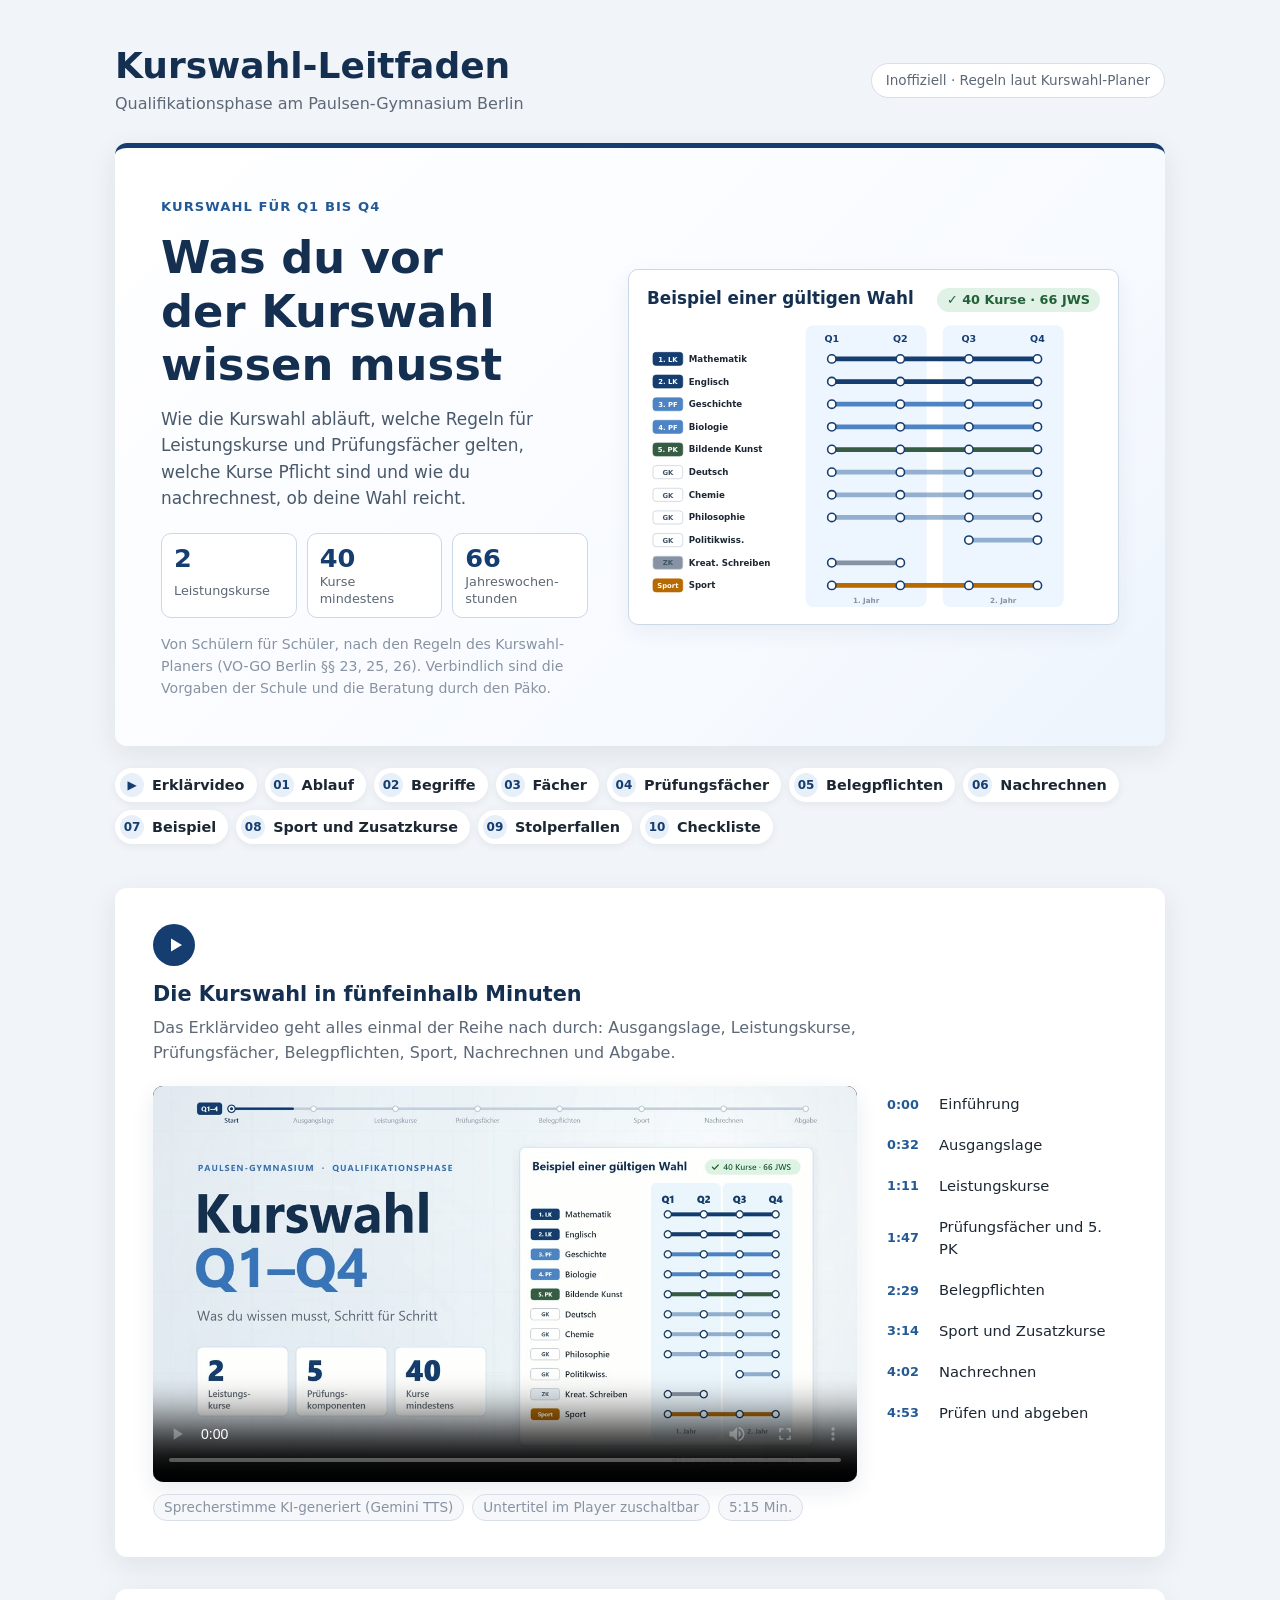
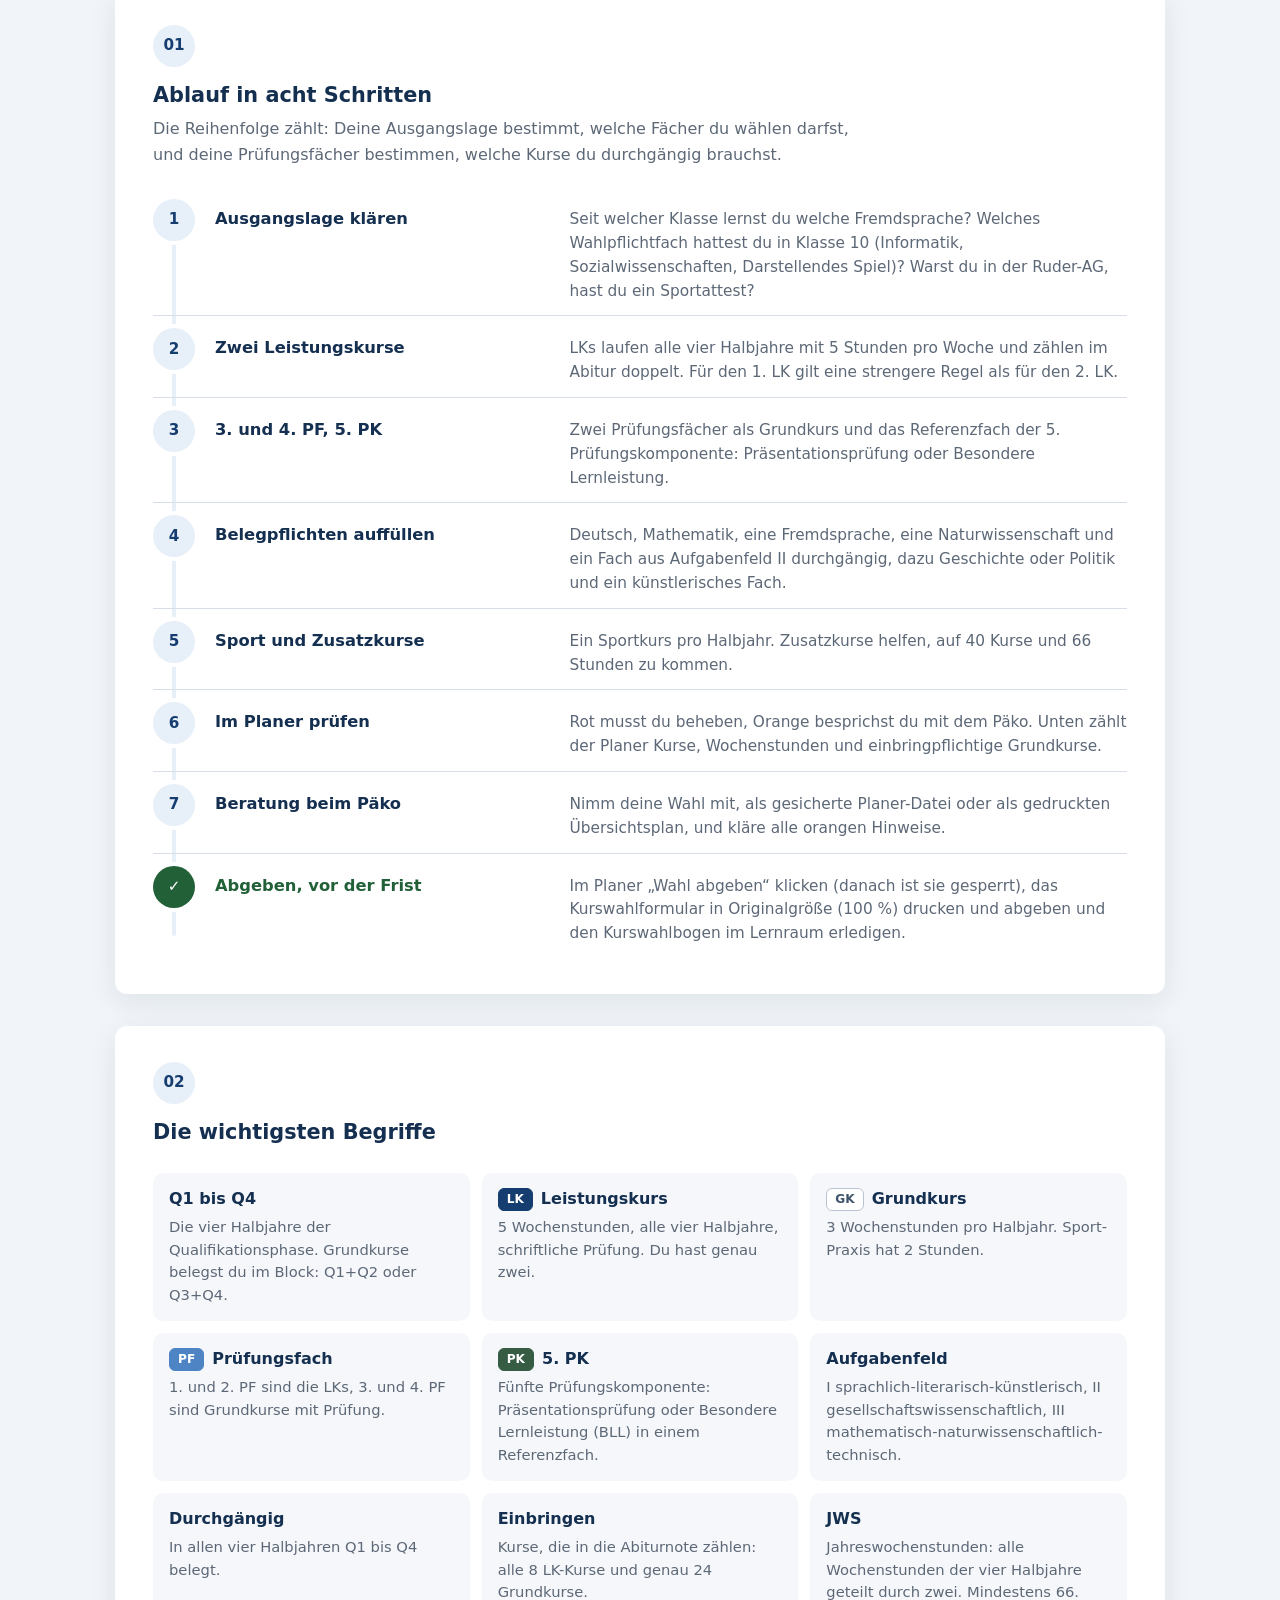
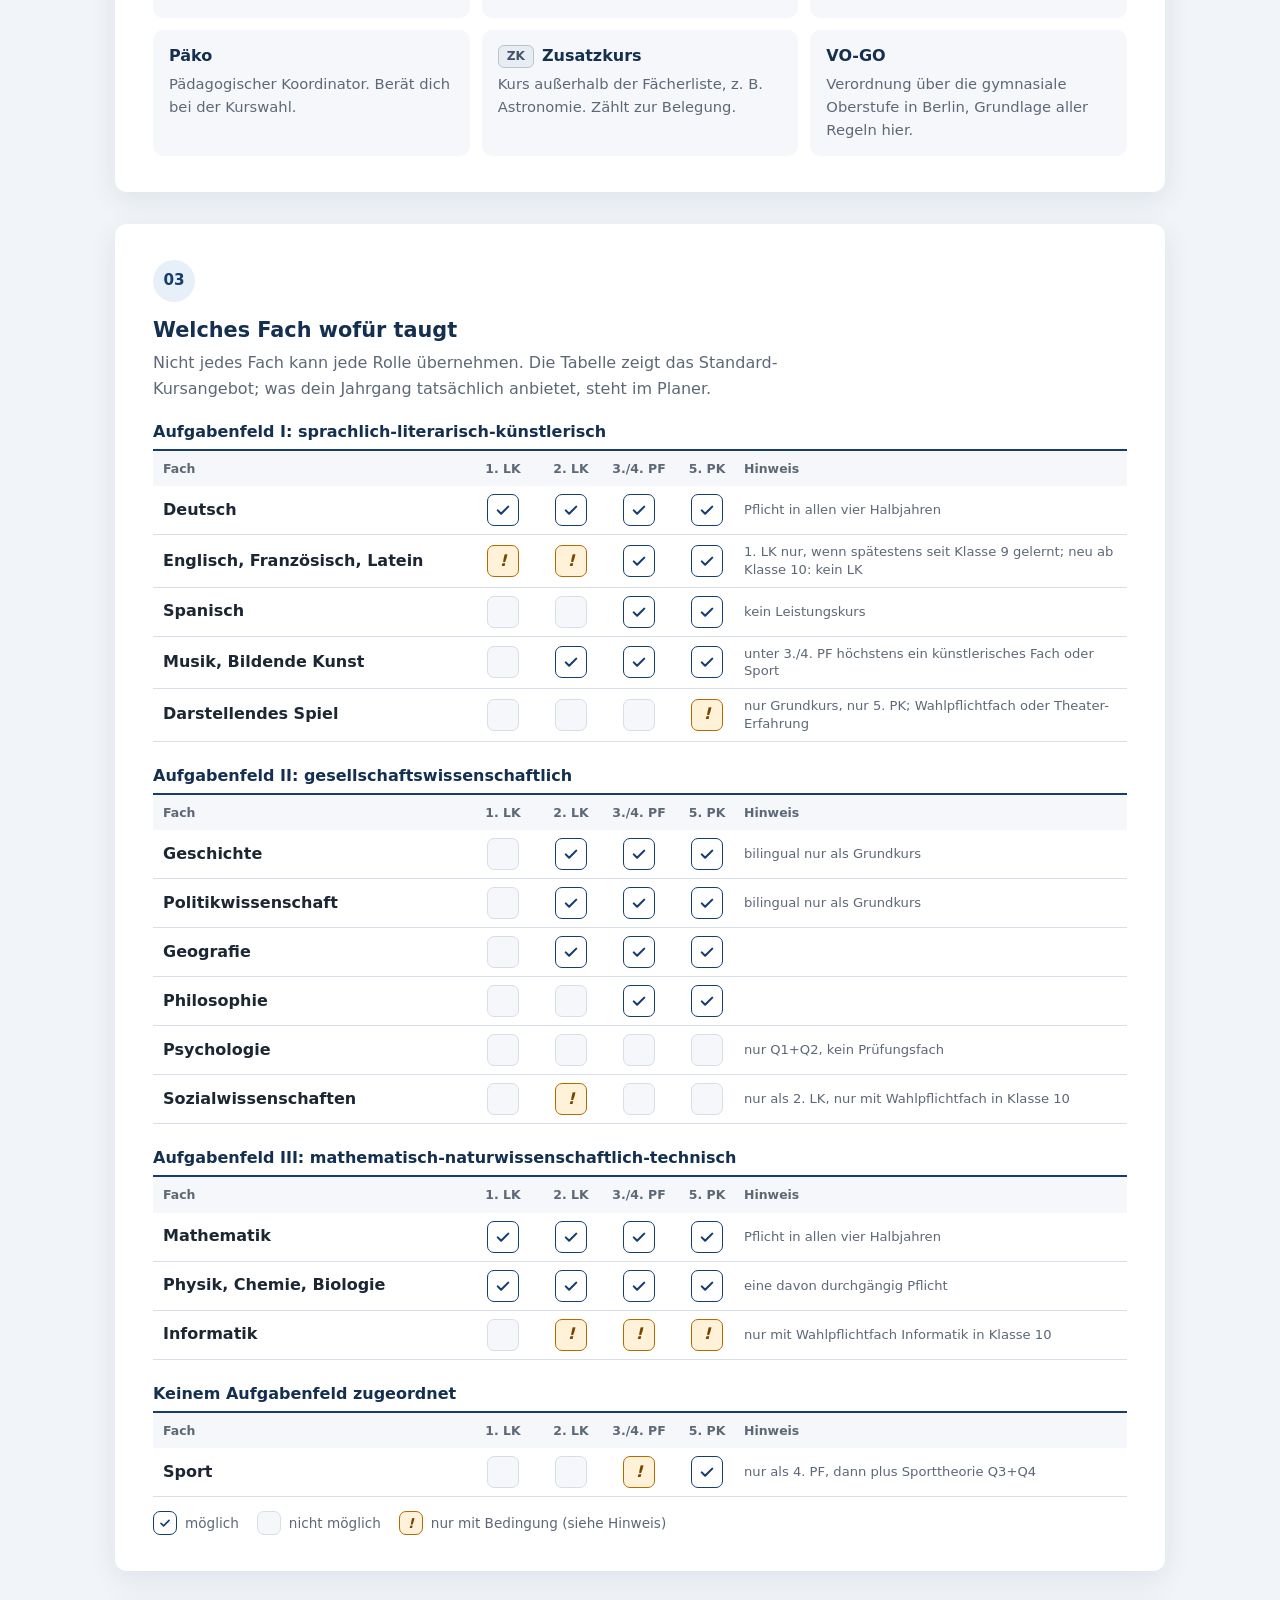
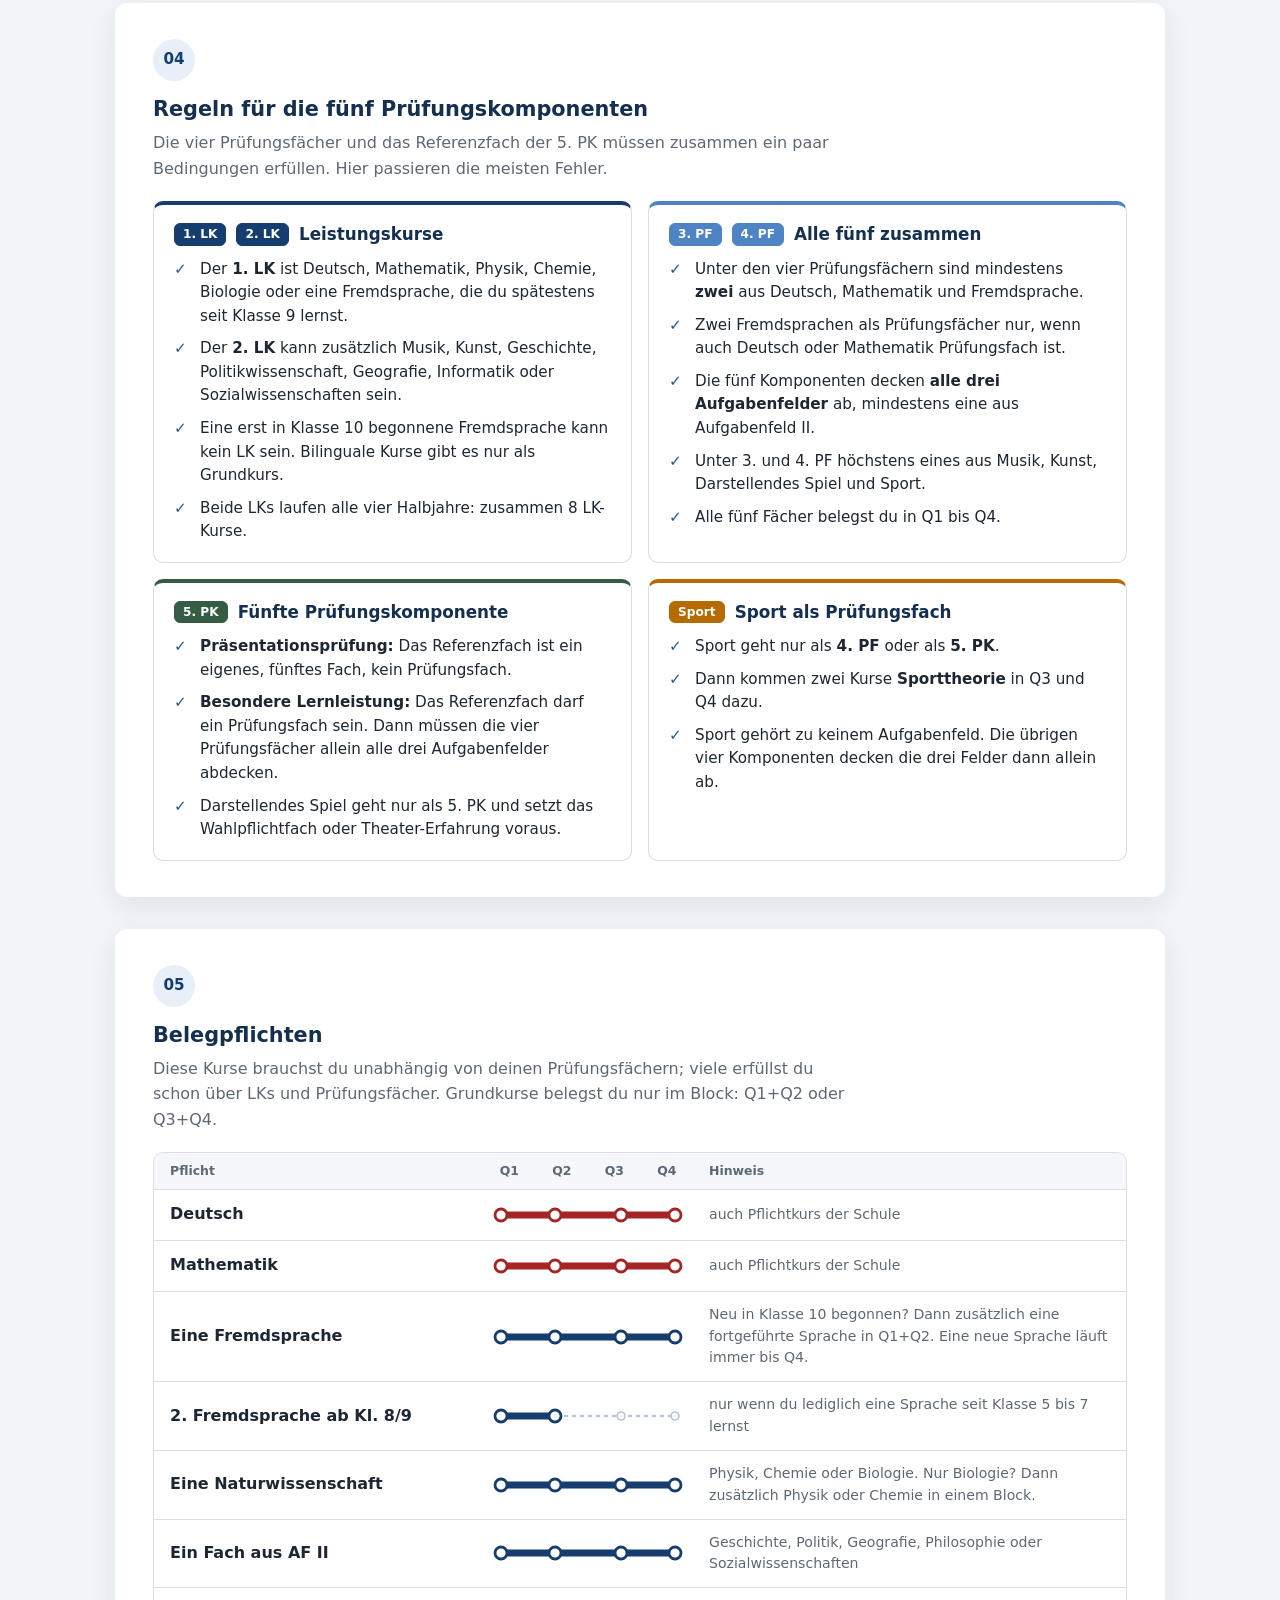
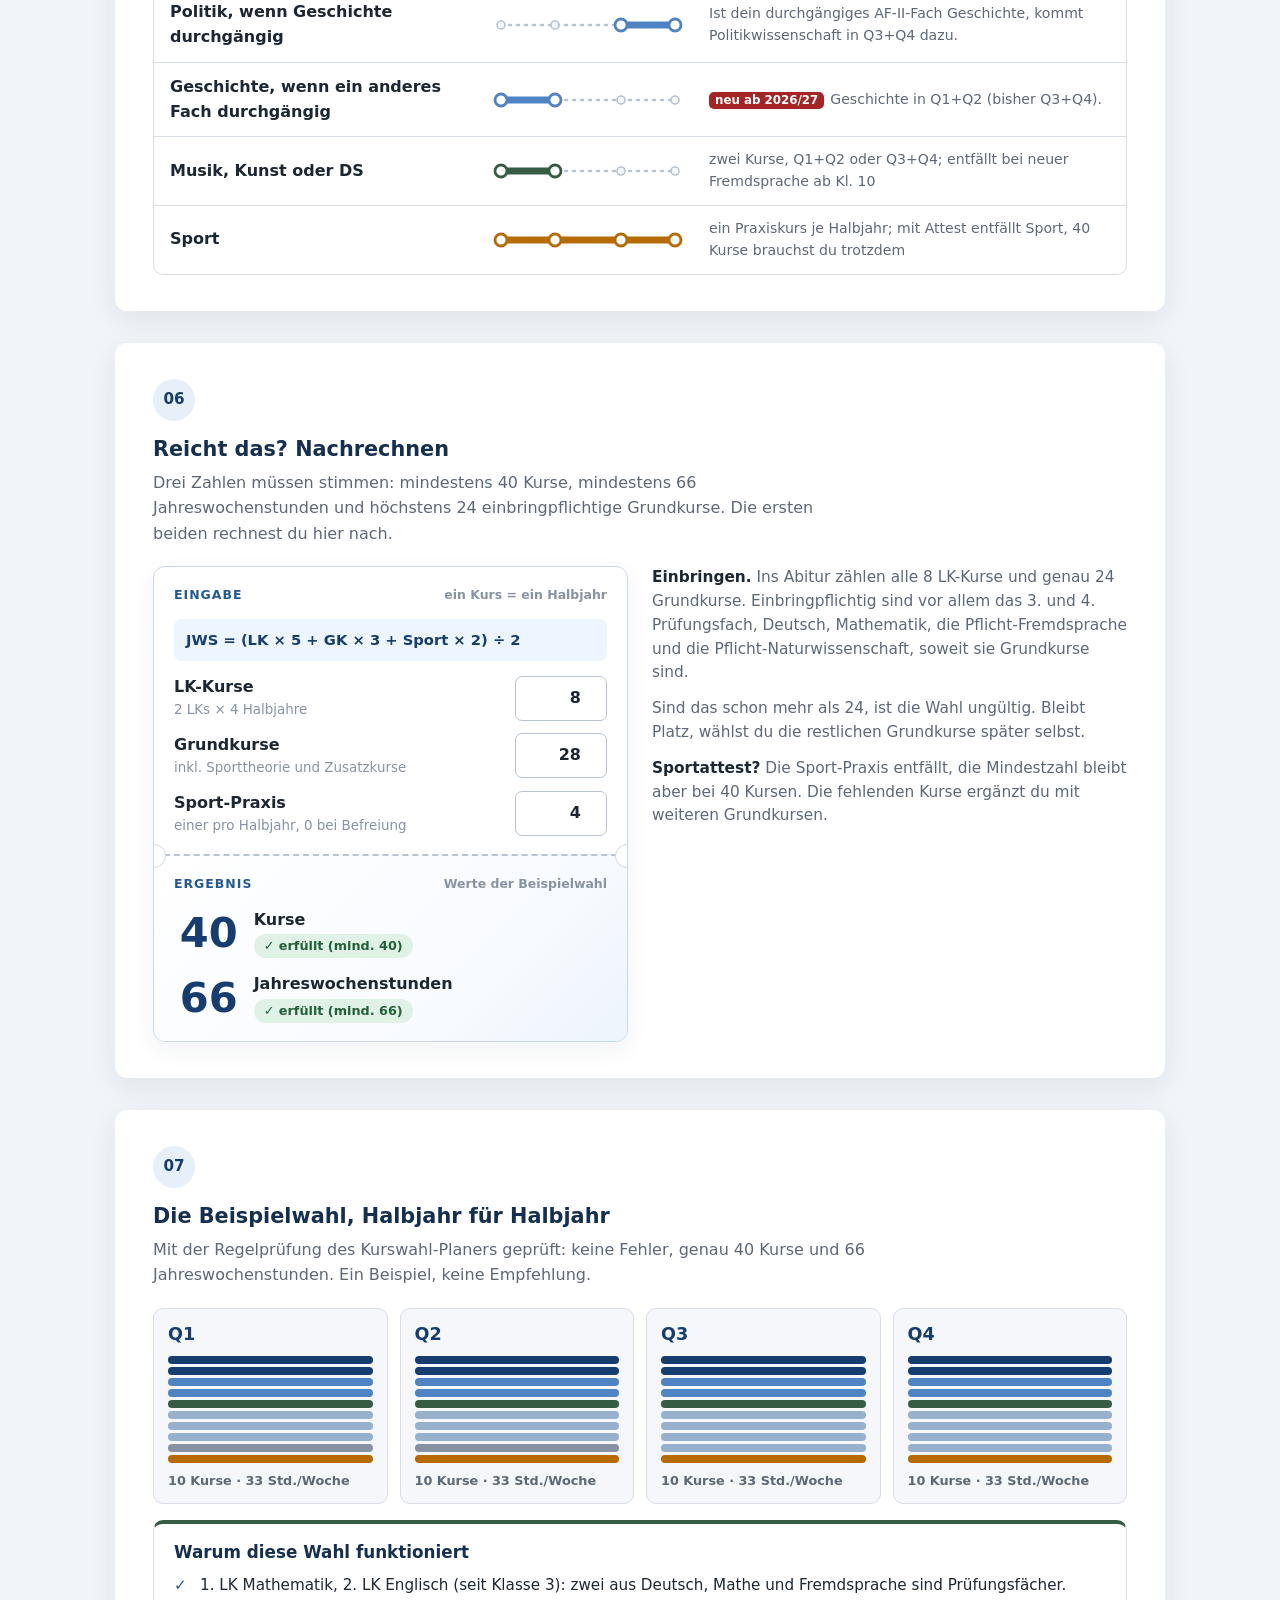
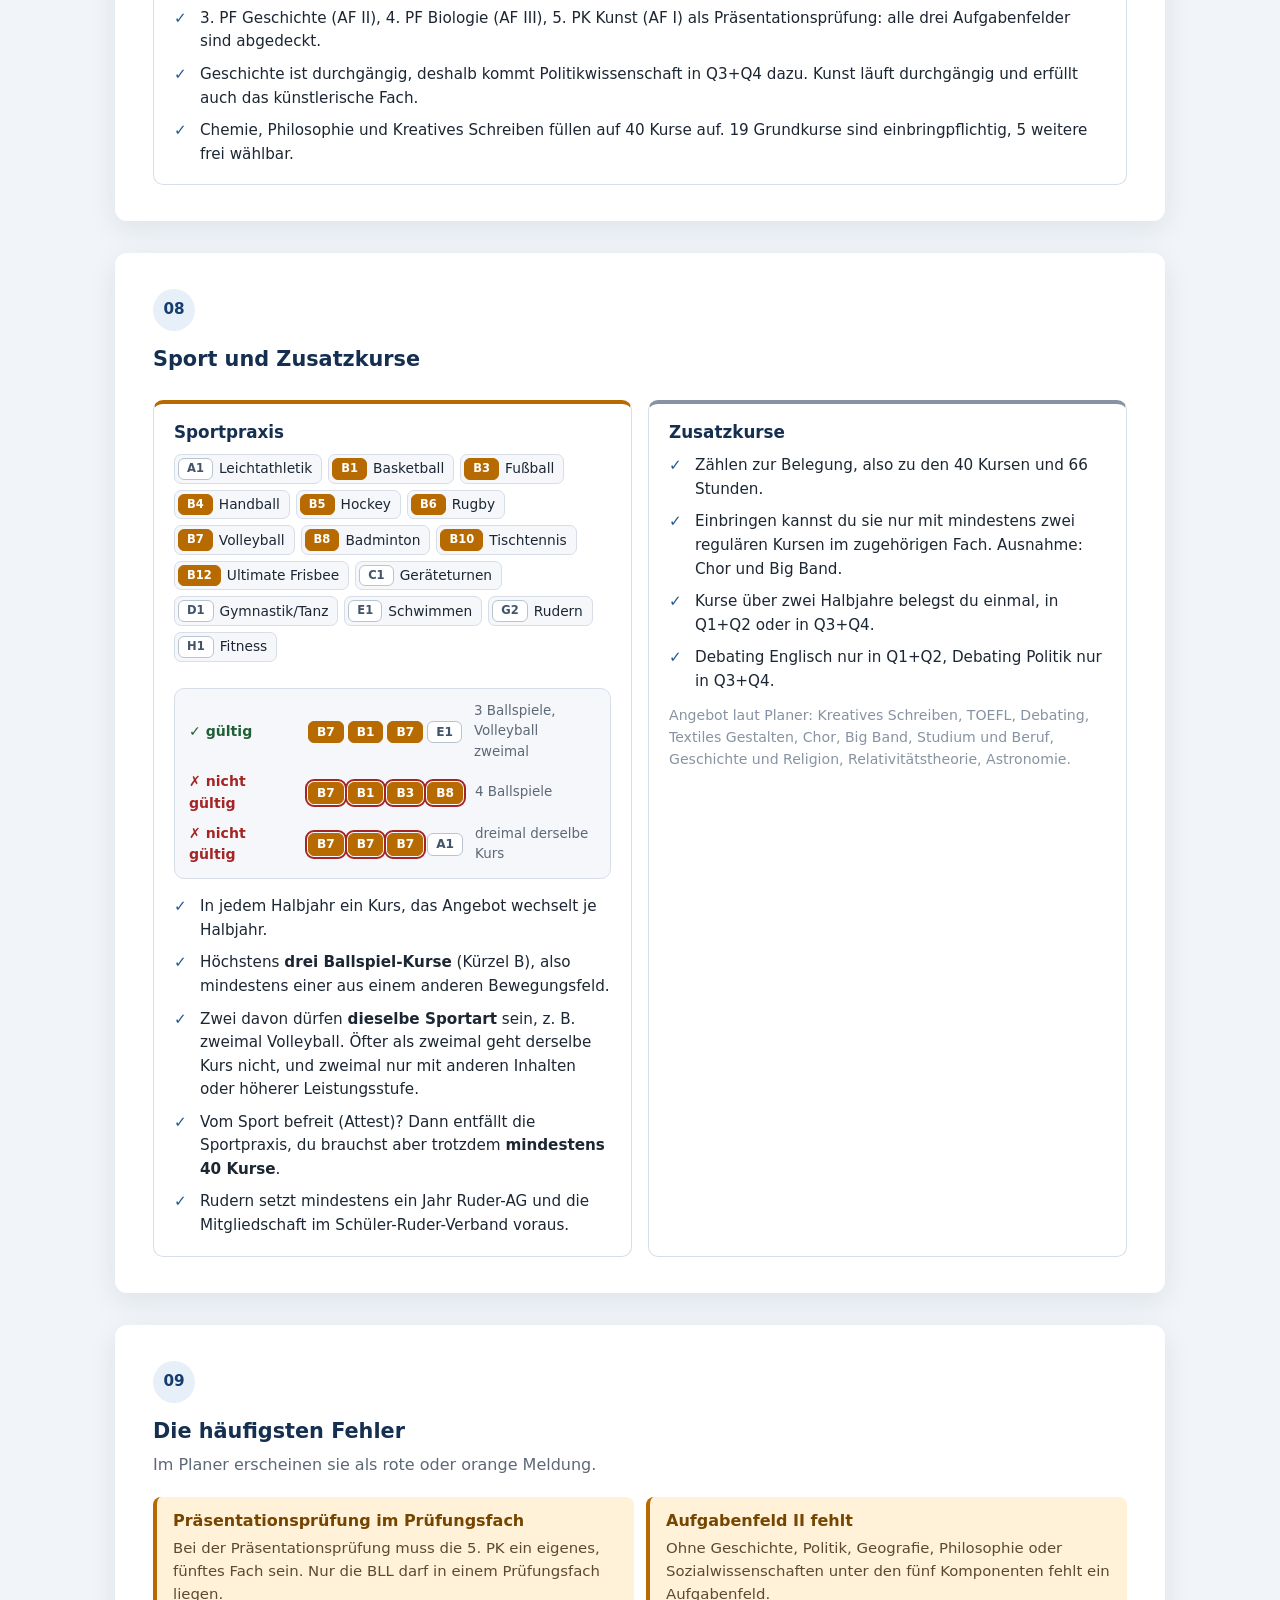
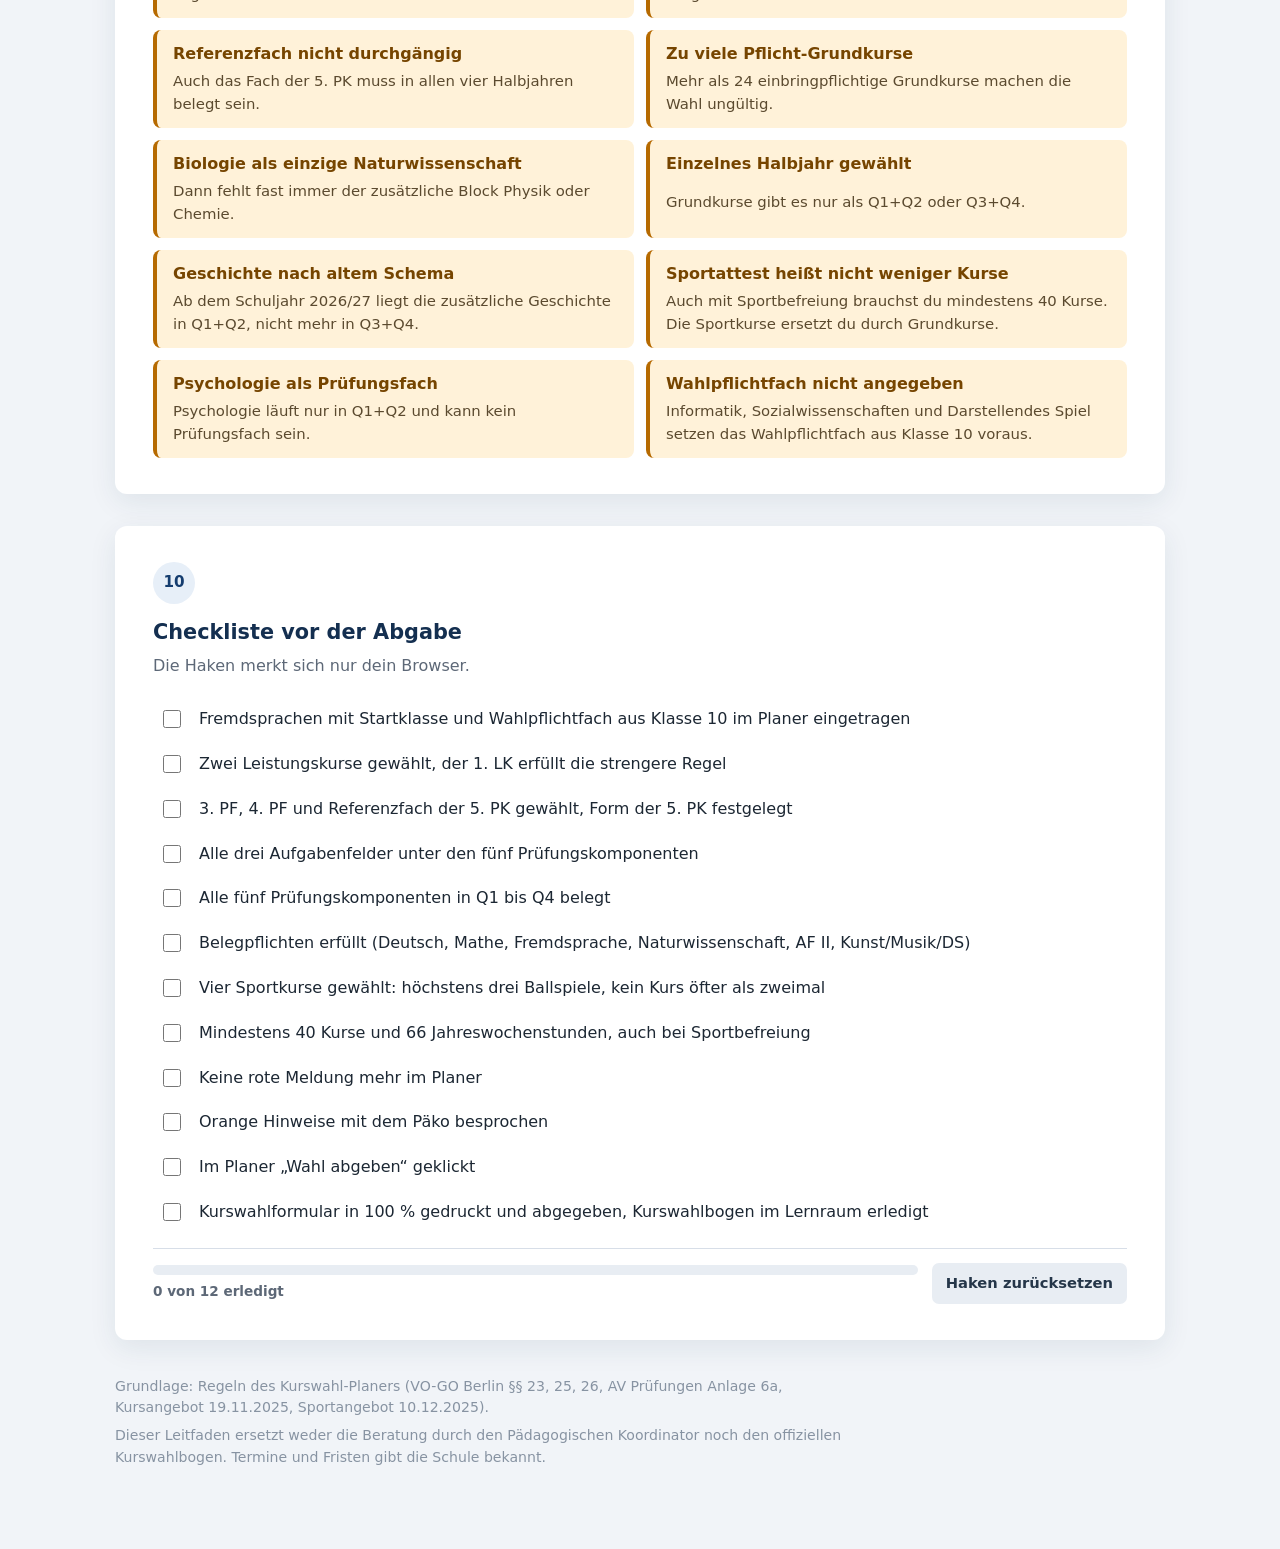
==== commit 1d067839: "Hilfe: Video im Netzplan-Stil, Regeln ab 2026/27 - Erklärvideo neu gestaltet im Netzplan-Design der " ====
--- a/hilfe/index.html
+++ b/hilfe/index.html
@@ -194,6 +194,13 @@
 
 /* Sport */
 .sports{display:flex;flex-wrap:wrap;gap:6px}
+.neu{display:inline-block;background:var(--red);color:#fff;border-radius:5px;padding:0 6px;margin-right:6px;font-size:.74rem;font-weight:750;line-height:1.5;white-space:nowrap}
+.sport-ex{display:grid;gap:8px;margin:14px 0 4px;padding:12px 14px;border:1px solid var(--line);border-radius:10px;background:var(--paper-2)}
+.sx{display:grid;grid-template-columns:7.6em auto minmax(0,1fr);gap:6px 12px;align-items:center;font-size:.88rem}
+.sx .v{font-weight:750}.sx.ok .v{color:var(--green)}.sx.bad .v{color:var(--red)}
+.sx .cs{display:flex;gap:4px}.sx .cs .rchip{min-width:2.6em;text-align:center}
+.sx.bad .cs .x{outline:2px solid var(--red);outline-offset:1px}
+.sx small{color:var(--ink-2);font-size:.84rem}
 .sports span{display:inline-flex;align-items:center;gap:6px;padding:3px 9px 3px 3px;border-radius:7px;background:var(--paper-2);border:1px solid var(--line);font-size:.86rem}
 .sports .rchip{font-size:.72rem;min-width:2.7em;text-align:center}
 
@@ -243,6 +250,7 @@
   .route li p{grid-column:2;padding-top:0}
   .duty-row{grid-template-columns:minmax(0,1fr) 190px}
   .duty-row small{grid-column:1 / -1}
+  .sx{grid-template-columns:minmax(0,1fr)}
   .duty svg{width:190px}
   .duty-row.head > :last-child{display:none}
   .halves{grid-template-columns:repeat(2,minmax(0,1fr))}
@@ -300,7 +308,7 @@
 
   <main>
     <section class="block" id="video">
-      <div class="block-head"><div class="num play"><svg viewBox="0 0 16 16" aria-hidden="true"><path d="M3 1.5v13l11-6.5z"/></svg></div><h2>Die Kurswahl in fünf Minuten</h2>
+      <div class="block-head"><div class="num play"><svg viewBox="0 0 16 16" aria-hidden="true"><path d="M3 1.5v13l11-6.5z"/></svg></div><h2>Die Kurswahl in fünfeinhalb Minuten</h2>
         <p class="hint">Das Erklärvideo geht alles einmal der Reihe nach durch: Ausgangslage, Leistungskurse, Prüfungsfächer, Belegpflichten, Sport, Nachrechnen und Abgabe.</p></div>
       <div class="block-body">
         <div class="video-wrap">
@@ -316,205 +324,285 @@
       <script type="text/vtt" id="kw-vtt">
 WEBVTT
 
+1
 00:01.890 --> 00:04.451
 Die Kurswahl für die Qualifikationsphase.
 
+2
 00:04.501 --> 00:09.100
 Klingt erst mal kompliziert, ist mit dem richtigen Plan aber gut machbar.
 
+3
 00:09.450 --> 00:12.428
 Vor dir liegen vier Halbjahre: Q1 bis Q4.
 
+4
 00:12.478 --> 00:18.040
 In dieser Zeit sammelst du die Kurse, aus denen später dein Abitur entsteht.
 
+5
 00:18.390 --> 00:25.740
 Du wählst zwei Leistungskurse, insgesamt fünf Prüfungskomponenten und mindestens vierzig Kurse.
 
+6
 00:26.090 --> 00:31.600
 In diesem Video gehen wir das Schritt für Schritt durch: von deiner Ausgangslage bis zur abgegebenen Wahl.
 
+7
 00:34.290 --> 00:36.467
 Schritt eins: deine Ausgangslage.
 
+8
 00:36.517 --> 00:40.380
 Sie entscheidet, welche Fächer du überhaupt wählen darfst.
 
+9
 00:40.730 --> 00:45.116
 Wichtig sind deine Fremdsprachen, und seit welcher Klasse du sie lernst.
 
+10
 00:45.166 --> 00:52.200
 Eine Sprache, die du erst in Klasse zehn begonnen hast, kann kein Leistungskurs sein und läuft bis zum Ende weiter.
 
+11
 00:52.550 --> 00:55.191
 Dann dein Wahlpflichtfach aus Klasse zehn.
 
+12
 00:55.241 --> 01:02.240
 Informatik, Sozialwissenschaften und Darstellendes Spiel kannst du nur wählen, wenn du sie dort schon hattest.
 
+13
 01:02.590 --> 01:05.512
 Und zum Schluss: Warst du in der Ruder-AG?
 
+14
 01:05.562 --> 01:09.900
 Oder hast du ein Attest, das dich dauerhaft vom Sport befreit?
 
+15
 01:12.630 --> 01:15.308
 Schritt zwei: die beiden Leistungskurse.
 
+16
 01:15.358 --> 01:21.240
 Sie laufen alle vier Halbjahre mit fünf Stunden pro Woche und zählen im Abitur doppelt.
 
+17
 01:21.590 --> 01:24.810
 Für den ersten Leistungskurs gilt eine strenge Regel.
 
+18
 01:24.860 --> 01:32.400
 Er muss Deutsch, Mathematik, eine Naturwissenschaft oder eine Fremdsprache sein, die du spätestens seit Klasse neun lernst.
 
+19
 01:32.750 --> 01:43.540
 Beim zweiten Leistungskurs ist mehr möglich: zusätzlich Musik, Kunst, Geschichte, Politikwissenschaft, Geografie, Informatik oder Sozialwissenschaften.
 
+20
 01:43.890 --> 01:46.480
 Und bilinguale Kurse gibt es nur als Grundkurs.
 
+21
 01:49.190 --> 01:54.660
 Schritt drei: das dritte und vierte Prüfungsfach, und die fünfte Prüfungskomponente.
 
+22
 01:55.010 --> 02:02.280
 Unter deinen vier Prüfungsfächern müssen mindestens zwei aus Deutsch, Mathematik und Fremdsprache sein.
 
+23
 02:02.630 --> 02:11.480
 Alle fünf Komponenten zusammen decken die drei Aufgabenfelder ab: das sprachliche, das gesellschaftswissenschaftliche und das naturwissenschaftliche.
 
+24
 02:11.830 --> 02:16.360
 Und alle fünf belegst du durchgehend, von Q1 bis Q4.
 
+25
 02:16.710 --> 02:22.671
 Bei der fünften Komponente wählst du zwischen Präsentationsprüfung und Besonderer Lernleistung.
 
+26
 02:22.721 --> 02:27.860
 Bei der Präsentationsprüfung muss das Referenzfach ein eigenes, fünftes Fach sein.
 
-02:30.590 --> 02:32.918
+27
+02:30.310 --> 02:32.487
 Schritt vier: die Belegpflichten.
 
-02:32.968 --> 02:36.520
+28
+02:32.537 --> 02:35.860
 Diese Kurse brauchst du, ganz egal, was du prüfst.
 
-02:36.870 --> 02:39.157
+29
+02:36.210 --> 02:38.514
 Deutsch und Mathematik durchgehend.
 
-02:39.208 --> 02:41.161
+30
+02:38.564 --> 02:40.532
 Eine Fremdsprache durchgehend.
 
-02:41.211 --> 02:43.766
+31
+02:40.582 --> 02:43.155
 Und eine Naturwissenschaft durchgehend.
 
-02:43.816 --> 02:48.040
+32
+02:43.205 --> 02:47.460
 Ist das nur Biologie, kommen zwei Kurse Physik oder Chemie dazu.
 
-02:48.390 --> 02:52.053
+33
+02:47.810 --> 02:51.940
 Dazu ein gesellschaftswissenschaftliches Fach durchgehend.
 
-02:52.103 --> 02:56.151
+34
+02:51.990 --> 02:56.553
 Ist das Geschichte, kommt Politikwissenschaft in Q3 und Q4 dazu.
 
-02:56.201 --> 02:58.520
-Sonst ist es Geschichte in Q3 und Q4.
-
-02:58.870 --> 03:03.040
+35
+02:56.603 --> 03:04.120
+Sonst kommt Geschichte dazu, und zwar neu ab dem Schuljahr 2026/27 in Q1 und Q2, nicht mehr in Q3 und Q4.
+
+36
+03:04.470 --> 03:07.680
 Außerdem zwei Kurse Musik, Kunst oder Darstellendes Spiel.
 
-03:03.390 --> 03:08.880
+37
+03:08.030 --> 03:13.040
 Grundkurse belegst du dabei immer im Block: Q1 und Q2, oder Q3 und Q4.
 
-03:11.570 --> 03:15.120
+38
+03:15.490 --> 03:18.460
 Schritt fünf: Sport und Zusatzkurse.
 
-03:15.470 --> 03:18.293
+39
+03:18.810 --> 03:21.380
 In jedem Halbjahr wählst du einen Sportkurs.
 
-03:18.343 --> 03:24.300
-Höchstens drei davon dürfen Ballspiele sein, und denselben Kurs nimmst du höchstens zweimal.
-
-03:24.650 --> 03:31.120
+40
+03:21.430 --> 03:28.703
+Höchstens drei davon dürfen Ballspiele sein, und zwei davon dürfen dieselbe Sportart sein, zum Beispiel zweimal Volleyball.
+
+41
+03:28.753 --> 03:34.240
+Mindestens ein Kurs kommt also aus einem anderen Bereich, etwa Schwimmen oder Leichtathletik.
+
+42
+03:34.590 --> 03:38.224
+Bist du per Attest vom Sport befreit, fallen die Sportkurse weg.
+
+43
+03:38.274 --> 03:40.469
+Die vierzig Kurse brauchst du trotzdem.
+
+44
+03:40.519 --> 03:43.060
+Die Lücke füllst du mit weiteren Grundkursen.
+
+45
+03:43.410 --> 03:49.760
 Ist Sport dein viertes Prüfungsfach oder deine fünfte Komponente, kommen zwei Kurse Sporttheorie dazu.
 
-03:31.470 --> 03:35.831
+46
+03:50.110 --> 03:54.570
 Zusatzkurse wie Astronomie oder Kreatives Schreiben zählen zu deinen Kursen.
 
-03:35.881 --> 03:42.100
+47
+03:54.620 --> 04:00.980
 Ins Abitur einbringen kannst du sie aber nur, wenn du im passenden Fach mindestens zwei reguläre Kurse hast.
 
-03:44.770 --> 03:46.049
+48
+04:03.650 --> 04:04.929
 Jetzt wird gerechnet.
 
-03:46.099 --> 03:51.620
+49
+04:04.979 --> 04:10.500
 Du brauchst mindestens vierzig Kurse und mindestens sechsundsechzig Jahreswochenstunden.
 
-03:51.970 --> 03:56.932
+50
+04:10.850 --> 04:15.812
 Ein Leistungskurs bringt fünf Stunden, ein Grundkurs drei, Sport zwei.
 
-03:56.982 --> 04:00.440
+51
+04:15.862 --> 04:19.320
 Alles zusammenzählen, und dann durch zwei teilen.
 
-04:00.790 --> 04:04.261
+52
+04:19.670 --> 04:23.141
 Ein Beispiel: Mathe und Englisch als Leistungskurse.
 
-04:04.311 --> 04:08.390
+53
+04:23.191 --> 04:27.270
 Geschichte und Biologie als drittes und viertes Prüfungsfach.
 
-04:08.440 --> 04:10.760
+54
+04:27.320 --> 04:29.640
 Und Kunst als Präsentationsprüfung.
 
-04:11.110 --> 04:17.160
+55
+04:29.990 --> 04:36.040
 Dazu Deutsch, Chemie, Philosophie, Politik im zweiten Jahr, ein Zusatzkurs und Sport.
 
-04:17.210 --> 04:21.466
+56
+04:36.090 --> 04:40.346
 Das sind zehn Kurse und dreiunddreißig Stunden pro Halbjahr.
 
-04:21.516 --> 04:25.700
+57
+04:40.396 --> 04:44.580
 Also genau vierzig Kurse und genau sechsundsechzig Stunden.
 
-04:26.050 --> 04:31.681
+58
+04:44.930 --> 04:50.561
 Eine Grenze gibt es noch: Höchstens vierundzwanzig Grundkurse dürfen einbringpflichtig sein.
 
-04:31.731 --> 04:33.040
+59
+04:50.611 --> 04:51.920
 Hier sind es neunzehn.
 
-04:35.730 --> 04:39.680
+60
+04:54.610 --> 04:58.560
 Zum Schluss: prüfen, beraten, abgeben.
 
-04:40.030 --> 04:43.207
+61
+04:58.910 --> 05:02.087
 Der Kurswahl-Planer prüft deine Wahl sofort.
 
-04:43.257 --> 04:44.747
+62
+05:02.137 --> 05:03.627
 Rot musst du beheben.
 
-04:44.797 --> 04:48.780
+63
+05:03.677 --> 05:07.660
 Orange besprichst du mit dem Pädagogischen Koordinator.
 
-04:49.130 --> 04:51.352
+64
+05:08.010 --> 05:10.232
 Nimm deine Wahl mit zur Beratung.
 
-04:51.402 --> 04:54.588
+65
+05:10.282 --> 05:13.468
 Wenn alles passt, klickst du auf: Wahl abgeben.
 
-04:54.638 --> 04:56.240
+66
+05:13.518 --> 05:15.120
 Danach ist sie gesperrt.
 
-04:56.590 --> 05:04.400
+67
+05:15.470 --> 05:23.280
 Drucke dein Kurswahlformular in Originalgröße aus, gib es rechtzeitig ab, und denk an den Kurswahlbogen im Lernraum.
 
-05:04.750 --> 05:07.364
+68
+05:23.630 --> 05:26.244
 Alle Regeln findest du noch einmal im Leitfaden.
 
-05:07.414 --> 05:09.140
+69
+05:26.294 --> 05:28.020
 Viel Erfolg bei deiner Kurswahl!
-
       </script>
       <script>
       (function(){
-        var CH=[[0,'Einführung'],[33,'Ausgangslage'],[71.5,'Leistungskurse'],[108,'Prüfungsfächer und 5. PK'],[149.5,'Belegpflichten'],[190.5,'Sport und Zusatzkurse'],[223.7,'Nachrechnen'],[274.6,'Prüfen und abgeben']];
+        var CH=[[0,'Einführung'],[32.9,'Ausgangslage'],[71.2,'Leistungskurse'],[107.8,'Prüfungsfächer und 5. PK'],[149.2,'Belegpflichten'],[194.3,'Sport und Zusatzkurse'],[242.3,'Nachrechnen'],[293.2,'Prüfen und abgeben']];
         var v=document.getElementById('kw-video'), list=document.getElementById('chapters');
         // Untertitel liegen in der Seite (VTT-Dateien werden nicht ausgeliefert) und kommen als Blob-Spur dazu
         try{
@@ -646,7 +734,7 @@
         <div class="side-note">
           <p><b>Einbringen.</b> Ins Abitur zählen alle 8 LK-Kurse und genau 24 Grundkurse. Einbringpflichtig sind vor allem das 3. und 4. Prüfungsfach, Deutsch, Mathematik, die Pflicht-Fremdsprache und die Pflicht-Naturwissenschaft, soweit sie Grundkurse sind.</p>
           <p>Sind das schon mehr als 24, ist die Wahl ungültig. Bleibt Platz, wählst du die restlichen Grundkurse später selbst.</p>
-          <p><b>Sportattest?</b> Ohne Sport-Praxis sinkt die Mindestzahl auf 39 Kurse; der Rechner berücksichtigt das.</p>
+          <p><b>Sportattest?</b> Die Sport-Praxis entfällt, die Mindestzahl bleibt aber bei 40 Kursen. Die fehlenden Kurse ergänzt du mit weiteren Grundkursen.</p>
         </div>
       </div>
     </section>
@@ -674,10 +762,16 @@
         <div class="panel sp">
           <h3>Sportpraxis</h3>
           <div class="sports" id="sports"></div>
+          <div class="sport-ex" aria-label="Beispiele für die Ballspiel-Regel">
+            <div class="sx ok"><span class="v">✓ gültig</span><span class="cs"><b class="rchip sp">B7</b><b class="rchip sp">B1</b><b class="rchip sp">B7</b><b class="rchip gk">E1</b></span><small>3 Ballspiele, Volleyball zweimal</small></div>
+            <div class="sx bad"><span class="v">✗ nicht gültig</span><span class="cs"><b class="rchip sp x">B7</b><b class="rchip sp x">B1</b><b class="rchip sp x">B3</b><b class="rchip sp x">B8</b></span><small>4 Ballspiele</small></div>
+            <div class="sx bad"><span class="v">✗ nicht gültig</span><span class="cs"><b class="rchip sp x">B7</b><b class="rchip sp x">B7</b><b class="rchip sp x">B7</b><b class="rchip gk">A1</b></span><small>dreimal derselbe Kurs</small></div>
+          </div>
           <ul class="check-list">
             <li>In jedem Halbjahr ein Kurs, das Angebot wechselt je Halbjahr.</li>
-            <li>Höchstens <b>drei Ballspiel-Kurse</b> (Kürzel B), mindestens einer aus einem anderen Bewegungsfeld.</li>
-            <li>Derselbe Kurs höchstens zweimal, und zweimal nur mit anderen Inhalten oder höherer Leistungsstufe.</li>
+            <li>Höchstens <b>drei Ballspiel-Kurse</b> (Kürzel B), also mindestens einer aus einem anderen Bewegungsfeld.</li>
+            <li>Zwei davon dürfen <b>dieselbe Sportart</b> sein, z. B. zweimal Volleyball. Öfter als zweimal geht derselbe Kurs nicht, und zweimal nur mit anderen Inhalten oder höherer Leistungsstufe.</li>
+            <li>Vom Sport befreit (Attest)? Dann entfällt die Sportpraxis, du brauchst aber trotzdem <b>mindestens 40 Kurse</b>.</li>
             <li>Rudern setzt mindestens ein Jahr Ruder-AG und die Mitgliedschaft im Schüler-Ruder-Verband voraus.</li>
           </ul>
         </div>
@@ -820,9 +914,10 @@
     ['2. Fremdsprache ab Kl. 8/9',[1,1,0,0],'var(--blue)','nur wenn du lediglich eine Sprache seit Klasse 5 bis 7 lernst'],
     ['Eine Naturwissenschaft',[1,1,1,1],'var(--blue)','Physik, Chemie oder Biologie. Nur Biologie? Dann zusätzlich Physik oder Chemie in einem Block.'],
     ['Ein Fach aus AF II',[1,1,1,1],'var(--blue)','Geschichte, Politik, Geografie, Philosophie oder Sozialwissenschaften'],
-    ['Geschichte oder Politik',[0,0,1,1],'var(--blue)','Ist Geschichte durchgängig: Politik in Q3+Q4. Sonst Geschichte in Q3+Q4.'],
+    ['Politik, wenn Geschichte durchgängig',[0,0,1,1],'var(--blue3)','Ist dein durchgängiges AF-II-Fach Geschichte, kommt Politikwissenschaft in Q3+Q4 dazu.'],
+    ['Geschichte, wenn ein anderes Fach durchgängig',[1,1,0,0],'var(--blue3)','<span class="neu">neu ab 2026/27</span>Geschichte in Q1+Q2 (bisher Q3+Q4).'],
     ['Musik, Kunst oder DS',[1,1,0,0],'var(--bll)','zwei Kurse, Q1+Q2 oder Q3+Q4; entfällt bei neuer Fremdsprache ab Kl. 10'],
-    ['Sport',[1,1,1,1],'var(--orange-line)','ein Praxiskurs je Halbjahr; mit Attest entfällt Sport (dann 39 Kurse)']
+    ['Sport',[1,1,1,1],'var(--orange-line)','ein Praxiskurs je Halbjahr; mit Attest entfällt Sport, 40 Kurse brauchst du trotzdem']
   ];
   function lineDiagram(s,c){
     var xs=[18,72,138,192];
@@ -846,7 +941,7 @@
   }
   function calc(){
     var lk=num(inLk,8), gk=num(inGk,60), sp=num(inSp,4);
-    stamp('k',lk+gk+sp,sp===0?39:40,'Kurse');
+    stamp('k',lk+gk+sp,40,'Kurse');
     stamp('h',(lk*5+gk*3+sp*2)/2,66,'Std.');
   }
   [inLk,inGk,inSp].forEach(function(e){e.addEventListener('input',calc);});
@@ -871,6 +966,8 @@
     ['Zu viele Pflicht-Grundkurse','Mehr als 24 einbringpflichtige Grundkurse machen die Wahl ungültig.'],
     ['Biologie als einzige Naturwissenschaft','Dann fehlt fast immer der zusätzliche Block Physik oder Chemie.'],
     ['Einzelnes Halbjahr gewählt','Grundkurse gibt es nur als Q1+Q2 oder Q3+Q4.'],
+    ['Geschichte nach altem Schema','Ab dem Schuljahr 2026/27 liegt die zusätzliche Geschichte in Q1+Q2, nicht mehr in Q3+Q4.'],
+    ['Sportattest heißt nicht weniger Kurse','Auch mit Sportbefreiung brauchst du mindestens 40 Kurse. Die Sportkurse ersetzt du durch Grundkurse.'],
     ['Psychologie als Prüfungsfach','Psychologie läuft nur in Q1+Q2 und kann kein Prüfungsfach sein.'],
     ['Wahlpflichtfach nicht angegeben','Informatik, Sozialwissenschaften und Darstellendes Spiel setzen das Wahlpflichtfach aus Klasse 10 voraus.']
   ];
@@ -884,8 +981,8 @@
     'Alle drei Aufgabenfelder unter den fünf Prüfungskomponenten',
     'Alle fünf Prüfungskomponenten in Q1 bis Q4 belegt',
     'Belegpflichten erfüllt (Deutsch, Mathe, Fremdsprache, Naturwissenschaft, AF II, Kunst/Musik/DS)',
-    'Vier Sportkurse gewählt, höchstens drei Ballspiele',
-    'Mindestens 40 Kurse und 66 Jahreswochenstunden',
+    'Vier Sportkurse gewählt: höchstens drei Ballspiele, kein Kurs öfter als zweimal',
+    'Mindestens 40 Kurse und 66 Jahreswochenstunden, auch bei Sportbefreiung',
     'Keine rote Meldung mehr im Planer',
     'Orange Hinweise mit dem Päko besprochen',
     'Im Planer „Wahl abgeben“ geklickt',
